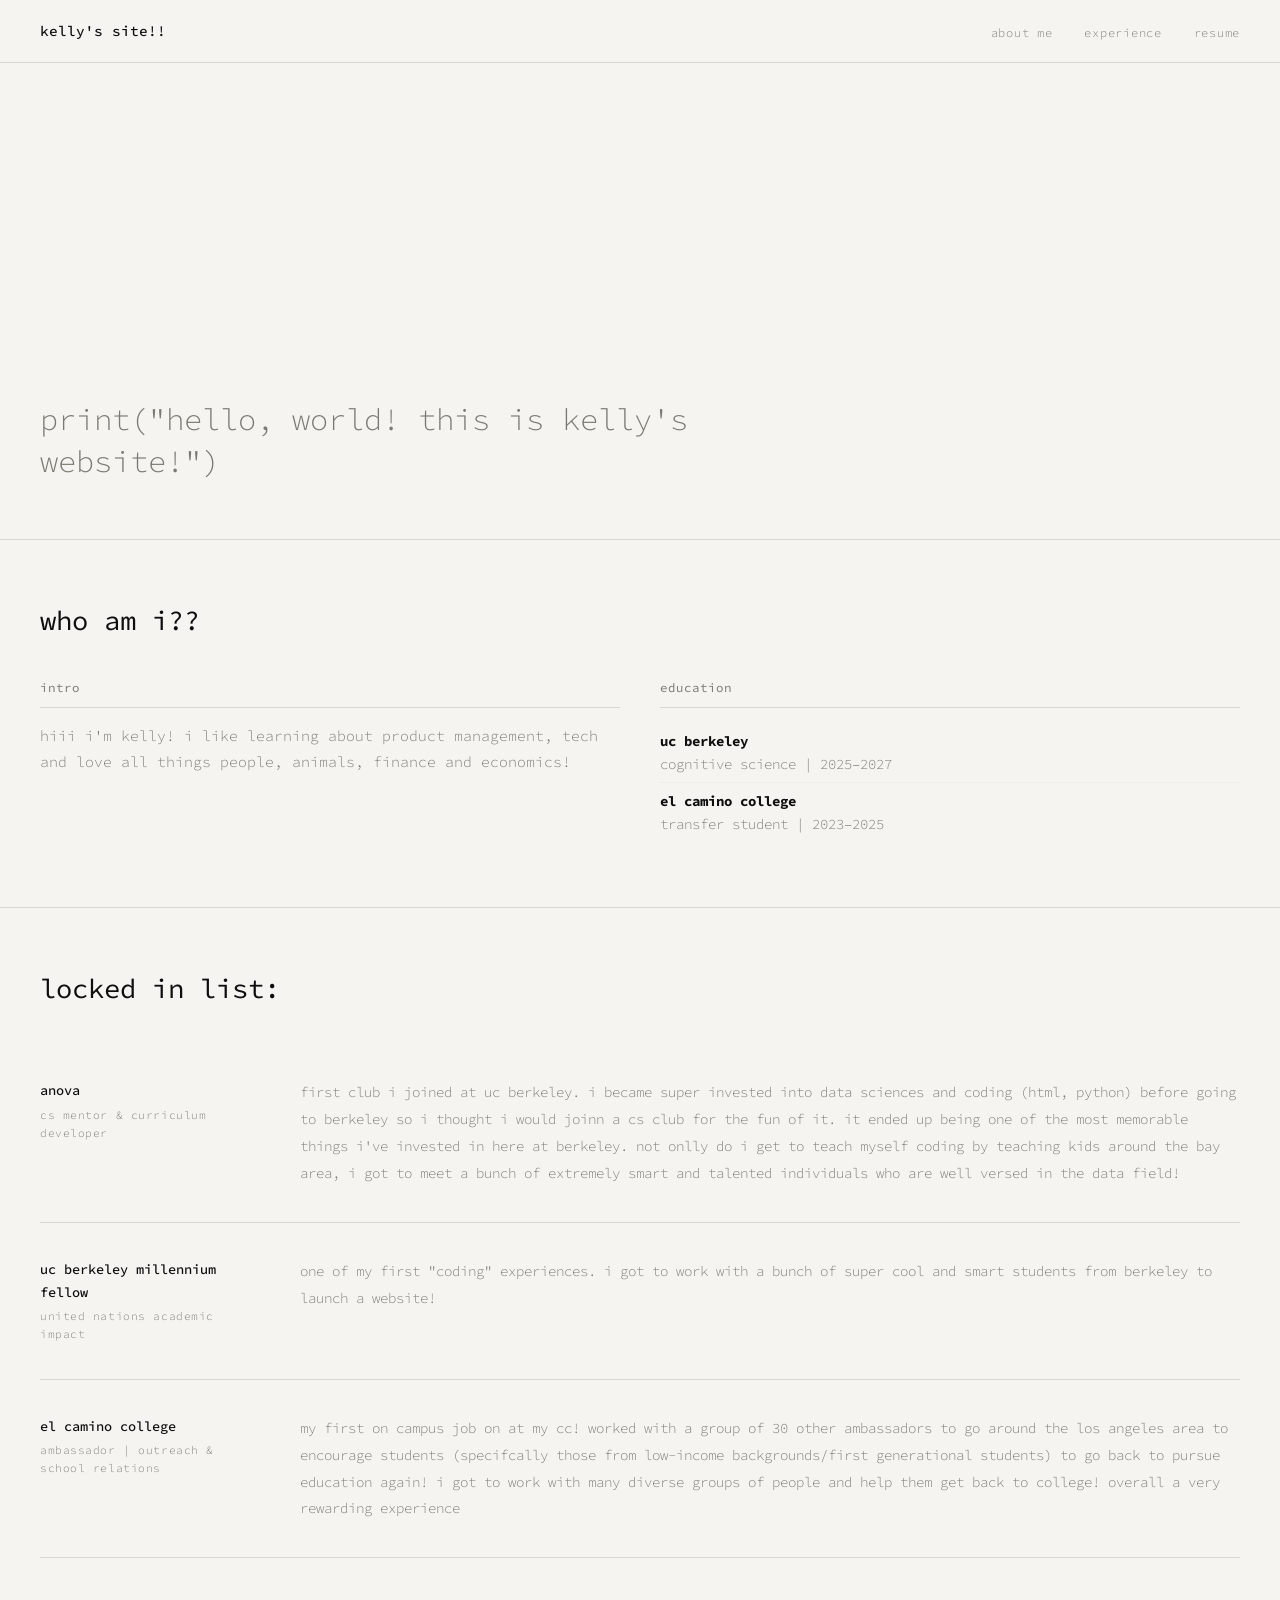
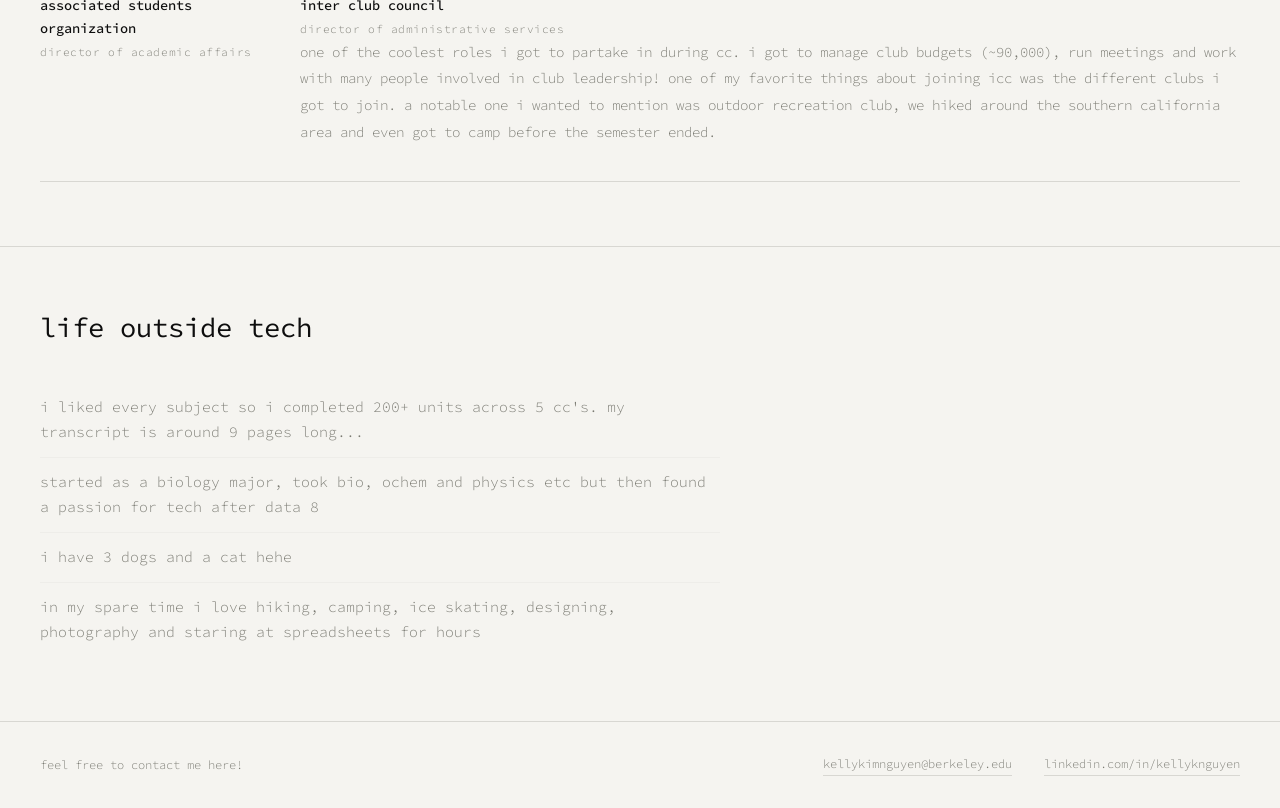
==== index.html @ 2d11d78d "Update index.html" ====
<!DOCTYPE html>
<html lang="en">
<head>
  <meta charset="UTF-8" />
  <meta name="viewport" content="width=device-width, initial-scale=1.0"/>
  <title>kelly's site!!</title>
  <link href="https://fonts.googleapis.com/css2?family=Source+Code+Pro:wght@300;400;500&display=swap" rel="stylesheet"/>
  <style>
    *, *::before, *::after { box-sizing: border-box; margin: 0; padding: 0; }
    :root {
      --black: #0e0e0e;
      --white: #f5f4f0;
      --mid: #7a7a72;
      --border: #d8d7d2;
      --mono: 'Source Code Pro', monospace;
    }
    html { scroll-behavior: smooth; }
    body {
      background: var(--white);
      color: var(--black);
      font-family: var(--mono);
      font-weight: 300;
      line-height: 1.7;
      overflow-x: hidden;
    }

    /* NAV */
    nav {
      position: fixed;
      top: 0; left: 0; right: 0;
      z-index: 100;
      display: flex;
      align-items: center;
      justify-content: space-between;
      padding: 1.1rem 2.5rem;
      background: var(--white);
      border-bottom: 1px solid var(--border);
    }
    .nav-logo {
      font-weight: 500;
      font-size: 0.9rem;
      color: var(--black);
      text-decoration: none;
    }
    .nav-links {
      display: flex;
      gap: 2rem;
      list-style: none;
      align-items: center;
    }
    .nav-links > li > a {
      font-size: 0.75rem;
      letter-spacing: 0.06em;
      color: var(--mid);
      text-decoration: none;
      transition: color 0.2s;
    }
    .nav-links > li > a:hover { color: var(--black); }

    /* DESKTOP DROPDOWN */
    .dropdown { position: relative; }
    .dropdown-menu {
      display: none;
      position: absolute;
      top: 100%;
      left: 50%;
      transform: translateX(-50%);
      background: var(--white);
      border: 1px solid var(--border);
      min-width: 210px;
      list-style: none;
      padding: 0.4rem 0;
    }
    .dropdown-menu::before {
      content: '';
      position: absolute;
      top: -12px; left: 0; right: 0;
      height: 12px;
    }
    .dropdown:hover .dropdown-menu,
    .dropdown-menu:hover { display: block; }
    .dropdown-menu li a {
      display: block;
      padding: 0.4rem 1.1rem;
      font-size: 0.7rem;
      letter-spacing: 0.05em;
      color: var(--mid);
      text-decoration: none;
      transition: color 0.2s, background 0.2s;
    }
    .dropdown-menu li a:hover { color: var(--black); background: #eeede9; }

    /* HAMBURGER */
    .hamburger {
      display: none;
      flex-direction: column;
      gap: 5px;
      cursor: pointer;
      background: none;
      border: none;
      padding: 4px;
      z-index: 101;
    }
    .hamburger span {
      display: block;
      width: 22px;
      height: 1px;
      background: var(--black);
      transition: all 0.3s;
    }

    /* MOBILE MENU */
    .mobile-menu {
      display: none;
      position: fixed;
      top: 0; left: 0; right: 0; bottom: 0;
      background: var(--white);
      z-index: 99;
      flex-direction: column;
      justify-content: center;
      align-items: center;
      gap: 1.6rem;
      padding: 2rem;
    }
    .mobile-menu.open { display: flex; }
    .mobile-menu a {
      color: var(--mid);
      text-decoration: none;
      font-size: 0.88rem;
      letter-spacing: 0.08em;
      transition: color 0.2s;
      padding: 0.2rem 0;
    }
    .mobile-menu a:hover { color: var(--black); }
    .mobile-divider {
      width: 30px;
      height: 1px;
      background: var(--border);
    }
    .mobile-close {
      position: absolute;
      top: 1.2rem; right: 1.5rem;
      background: none;
      border: none;
      font-size: 1.2rem;
      cursor: pointer;
      color: var(--mid);
      font-family: var(--mono);
      z-index: 102;
    }

    /* HERO — reduced height */
    .hero {
      min-height: 60vh;
      display: flex;
      flex-direction: column;
      justify-content: flex-end;
      padding: 5rem 2.5rem 3.5rem;
      border-bottom: 1px solid var(--border);
    }
    .hero h1 {
      font-weight: 300;
      font-size: clamp(1rem, 2.5vw, 1.9rem);
      line-height: 1.4;
      color: var(--mid);
      max-width: 680px;
    }

    /* SECTIONS */
    section {
      padding: 4rem 2.5rem;
      border-bottom: 1px solid var(--border);
    }
    .section-title {
      font-weight: 400;
      font-size: clamp(1.2rem, 2.5vw, 1.7rem);
      line-height: 1.2;
      margin-bottom: 2.5rem;
      color: var(--black);
    }

    /* ABOUT GRID */
    .about-grid {
      display: grid;
      grid-template-columns: 1fr 1fr;
      gap: 2.5rem;
    }
    .about-card h3 {
      font-weight: 400;
      font-size: 0.78rem;
      letter-spacing: 0.08em;
      margin-bottom: 0.9rem;
      padding-bottom: 0.6rem;
      border-bottom: 1px solid var(--border);
      color: var(--mid);
    }
    .about-card ul { list-style: none; padding: 0; }
    .about-card ul li {
      font-size: 0.88rem;
      color: var(--mid);
      padding: 0.45rem 0;
      border-bottom: 1px solid #eeede9;
      line-height: 1.6;
    }
    .about-card ul li:last-child { border-bottom: none; }
    .about-card p {
      font-size: 0.92rem;
      color: var(--mid);
      line-height: 1.8;
    }

    /* EXPERIENCE */
    .exp-list { display: flex; flex-direction: column; }
    .exp-item {
      display: grid;
      grid-template-columns: 220px 1fr;
      gap: 2.5rem;
      padding: 2.2rem 0;
      border-bottom: 1px solid var(--border);
      opacity: 0;
      transform: translateY(16px);
      transition: opacity 0.6s ease, transform 0.6s ease;
    }
    .exp-item.visible { opacity: 1; transform: translateY(0); }
    .exp-org {
      font-weight: 500;
      font-size: 0.85rem;
      margin-bottom: 0.25rem;
      color: var(--black);
    }
    .exp-role {
      font-size: 0.7rem;
      letter-spacing: 0.05em;
      color: var(--mid);
      line-height: 1.6;
    }
    .exp-right p {
      font-size: 0.88rem;
      color: var(--mid);
      line-height: 1.9;
    }

    /* FUN FACTS */
    .funfacts-list { list-style: none; padding: 0; max-width: 680px; }
    .funfacts-list li {
      font-size: 0.92rem;
      color: var(--mid);
      padding: 0.75rem 0;
      border-bottom: 1px solid #eeede9;
      line-height: 1.7;
    }
    .funfacts-list li:last-child { border-bottom: none; }

    /* FOOTER */
    footer {
      padding: 2rem 2.5rem;
      display: flex;
      justify-content: space-between;
      align-items: center;
      flex-wrap: wrap;
      gap: 1rem;
    }
    footer p { font-size: 0.75rem; color: var(--mid); }
    footer a {
      font-size: 0.75rem;
      color: var(--mid);
      text-decoration: none;
      border-bottom: 1px solid var(--border);
      transition: color 0.2s;
    }
    footer a:hover { color: var(--black); }

    /* FADE IN */
    .fade-in {
      opacity: 0;
      transform: translateY(16px);
      transition: opacity 0.6s ease, transform 0.6s ease;
    }
    .fade-in.visible { opacity: 1; transform: translateY(0); }

    /* MOBILE */
    @media (max-width: 768px) {
      nav { padding: 1rem 1.4rem; }
      .nav-links { display: none; }
      .hamburger { display: flex; }
      .hero { min-height: 50vh; padding: 4.5rem 1.4rem 3rem; }
      .hero h1 { font-size: clamp(0.88rem, 4vw, 1.2rem); }
      section { padding: 3rem 1.4rem; }
      .about-grid { grid-template-columns: 1fr; gap: 1.8rem; }
      .exp-item { grid-template-columns: 1fr; gap: 0.6rem; padding: 1.8rem 0; }
      footer { padding: 1.8rem 1.4rem; flex-direction: column; align-items: flex-start; }
    }
  </style>
</head>
<body>

  <nav>
    <a class="nav-logo" href="#">kelly's site!!</a>
    <ul class="nav-links">
      <li class="dropdown">
        <a href="#about">about me</a>
        <ul class="dropdown-menu">
          <li><a href="#education">education</a></li>
          <li><a href="#funfacts">life outside tech</a></li>
        </ul>
      </li>
      <li class="dropdown">
        <a href="#experience">experience</a>
        <ul class="dropdown-menu">
          <li><a href="#anova">anova</a></li>
          <li><a href="#fellow">united nations</a></li>
          <li><a href="#aso">outreach &amp; school relations</a></li>
          <li><a href="#asodir">associated students organization</a></li>
          <li><a href="#icc">inter club council</a></li>
        </ul>
      </li>
      <li><a href="Nguyen_Kelly.pdf" target="_blank">resume</a></li>
    </ul>
    <button class="hamburger" id="hamburger" aria-label="open menu">
      <span></span><span></span><span></span>
    </button>
  </nav>

  <!-- MOBILE MENU — flat list, no dropdowns -->
  <div class="mobile-menu" id="mobileMenu">
    <button class="mobile-close" id="mobileClose">x</button>
    <a href="#about" id="m-about">about me</a>
    <a href="#experience" id="m-exp">experience</a>
    <a href="Nguyen_Kelly.pdf" target="_blank">resume</a>
  </div>

  <section class="hero" id="home">
    <h1>print("hello, world! this is kelly's website!")</h1>
  </section>

  <section id="about">
    <h2 class="section-title fade-in">who am i??</h2>
    <div class="about-grid">
      <div class="about-card fade-in" id="interests">
        <h3>intro</h3>
        <p>hiii i'm kelly! i like learning about product management, tech and love all things people, animals, finance and economics!</p>
      </div>
      <div class="about-card fade-in" id="education">
        <h3>education</h3>
        <ul>
          <li><strong style="color:var(--black)">uc berkeley</strong><br>cognitive science | 2025–2027</li>
          <li><strong style="color:var(--black)">el camino college</strong><br>transfer student | 2023–2025</li>
        </ul>
      </div>
    </div>
  </section>

  <section id="experience">
    <h2 class="section-title fade-in">locked in list:</h2>
    <div class="exp-list">

      <div class="exp-item" id="anova">
        <div class="exp-left">
          <p class="exp-org">anova</p>
          <p class="exp-role">cs mentor &amp; curriculum developer</p>
        </div>
        <div class="exp-right">
          <p>first club i joined at uc berkeley. i became super invested into data sciences and coding (html, python) before going to berkeley so i thought i would joinn a cs club for the fun of it. it ended up being one of the most memorable things i've invested in here at berkeley. not onlly do i get to teach myself coding by teaching kids around the bay area, i got to meet a bunch of extremely smart and talented individuals who are well versed in the data field!</p>
        </div>
      </div>

      <div class="exp-item" id="fellow">
        <div class="exp-left">
          <p class="exp-org">uc berkeley millennium fellow</p>
          <p class="exp-role">united nations academic impact</p>
        </div>
        <div class="exp-right">
          <p>one of my first "coding" experiences. i got to work with a bunch of super cool and smart students from berkeley to launch a website!</p>
        </div>
      </div>

      <div class="exp-item" id="aso">
        <div class="exp-left">
          <p class="exp-org">el camino college</p>
          <p class="exp-role">ambassador | outreach &amp; school relations</p>
        </div>
        <div class="exp-right">
          <p>my first on campus job on at my cc! worked with a group of 30 other ambassadors to go around the los angeles area to encourage students (specifcally those from low-income backgrounds/first generational students) to go back to pursue education again! i got to work with many diverse groups of people and help them get back to college! overall a very rewarding experience </p>
        </div>
      </div>

      <div class="exp-item" id="asodir">
        <div class="exp-left">
          <p class="exp-org">associated students organization</p>
          <p class="exp-role">director of academic affairs</p>
        </div>
        <div class="exp-rig
          <p>i was elected director during my second year of cc which was my first official elected role. i really lovveeeddddd being academic affairs because i got to lead senators and division council members, who then advocated for their divisions and such. i also worked with the adminstrators of the college like the deans and vice presidents to advocate for our student body which i really enjoyed.</p>
        </div>
      </div>

      <div class="exp-item" id="icc">
        <div class="exp-left">
          <p class="exp-org">inter club council</p>
          <p class="exp-role">director of administrative services</p>
        </div>
        <div class="exp-right">
          <p>one of the coolest roles i got to partake in during cc. i got to manage club budgets (~90,000), run meetings and work with many people involved in club leadership! one of my favorite things about joining icc was the different clubs i got to join. a notable one i wanted to mention was outdoor recreation club, we hiked around the southern california area and even got to camp before the semester ended.</p>
        </div>
      </div>

    </div>
  </section>

  <section id="funfacts">
    <h2 class="section-title fade-in">life outside tech</h2>
    <ul class="funfacts-list fade-in">
      <li>i liked every subject so i completed 200+ units across 5 cc's. my transcript is around 9 pages long...</li>
      <li>started as a biology major, took bio, ochem and physics etc but then found a passion for tech after data 8</li>
      <li>i have 3 dogs and a cat hehe</li>
      <li>in my spare time i love hiking, camping, ice skating, designing, photography and staring at spreadsheets for hours</li>
    </ul>
  </section>

  <footer>
    <p>feel free to contact me here!</p>
    <div style="display:flex; gap:2rem; flex-wrap:wrap;">
      <a href="mailto:kellykimnguyen@berkeley.edu">kellykimnguyen@berkeley.edu</a>
      <a href="https://www.linkedin.com/in/kellyknguyen" target="_blank">linkedin.com/in/kellyknguyen</a>
    </div>
  </footer>

  <script>
    const observer = new IntersectionObserver((entries) => {
      entries.forEach(e => { if (e.isIntersecting) e.target.classList.add('visible'); });
    }, { threshold: 0.08 });
    document.querySelectorAll('.fade-in, .exp-item').forEach(el => observer.observe(el));

    const hamburger = document.getElementById('hamburger');
    const mobileMenu = document.getElementById('mobileMenu');
    const mobileClose = document.getElementById('mobileClose');

    hamburger.addEventListener('click', () => mobileMenu.classList.add('open'));
    mobileClose.addEventListener('click', () => mobileMenu.classList.remove('open'));
    mobileMenu.querySelectorAll('a').forEach(a => {
      a.addEventListener('click', () => mobileMenu.classList.remove('open'));
    });
  </script>
</body>
</html>
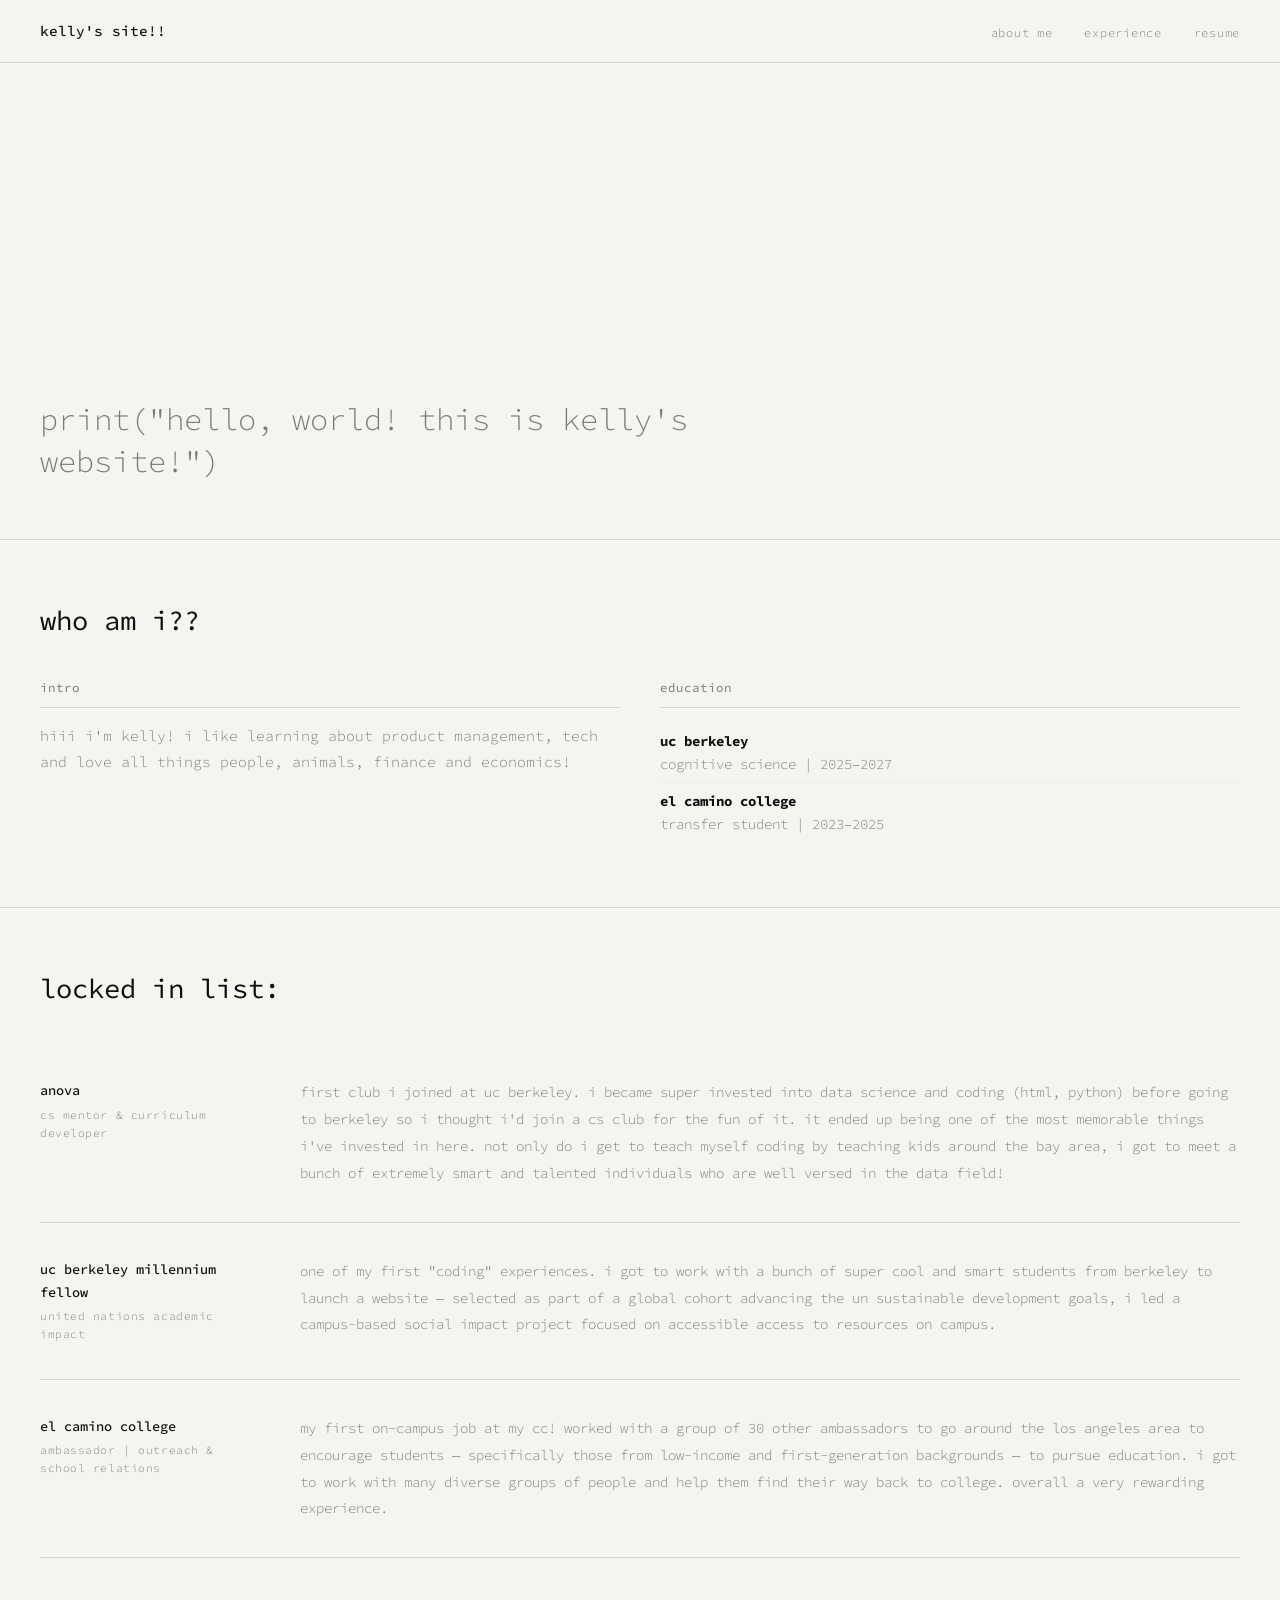
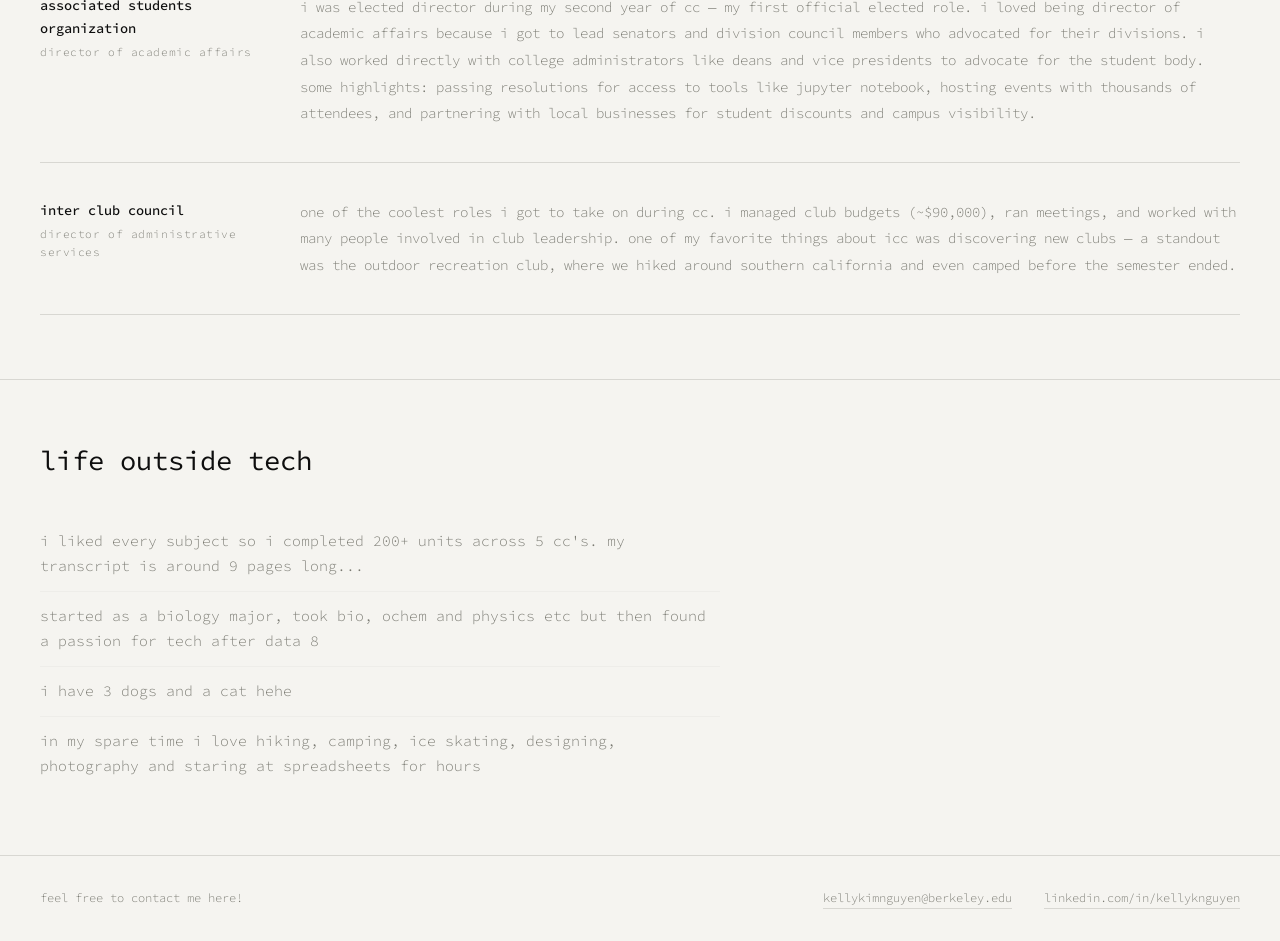
==== commit c5f41019: "Rename index (3).html to index.html" ====
--- a/index.html
+++ b/index.html
@@ -23,8 +23,6 @@
       line-height: 1.7;
       overflow-x: hidden;
     }
-
-    /* NAV */
     nav {
       position: fixed;
       top: 0; left: 0; right: 0;
@@ -56,8 +54,6 @@
       transition: color 0.2s;
     }
     .nav-links > li > a:hover { color: var(--black); }
-
-    /* DESKTOP DROPDOWN */
     .dropdown { position: relative; }
     .dropdown-menu {
       display: none;
@@ -89,8 +85,6 @@
       transition: color 0.2s, background 0.2s;
     }
     .dropdown-menu li a:hover { color: var(--black); background: #eeede9; }
-
-    /* HAMBURGER */
     .hamburger {
       display: none;
       flex-direction: column;
@@ -106,10 +100,7 @@
       width: 22px;
       height: 1px;
       background: var(--black);
-      transition: all 0.3s;
-    }
-
-    /* MOBILE MENU */
+    }
     .mobile-menu {
       display: none;
       position: fixed;
@@ -132,11 +123,6 @@
       padding: 0.2rem 0;
     }
     .mobile-menu a:hover { color: var(--black); }
-    .mobile-divider {
-      width: 30px;
-      height: 1px;
-      background: var(--border);
-    }
     .mobile-close {
       position: absolute;
       top: 1.2rem; right: 1.5rem;
@@ -148,8 +134,6 @@
       font-family: var(--mono);
       z-index: 102;
     }
-
-    /* HERO — reduced height */
     .hero {
       min-height: 60vh;
       display: flex;
@@ -165,8 +149,6 @@
       color: var(--mid);
       max-width: 680px;
     }
-
-    /* SECTIONS */
     section {
       padding: 4rem 2.5rem;
       border-bottom: 1px solid var(--border);
@@ -178,8 +160,6 @@
       margin-bottom: 2.5rem;
       color: var(--black);
     }
-
-    /* ABOUT GRID */
     .about-grid {
       display: grid;
       grid-template-columns: 1fr 1fr;
@@ -208,8 +188,6 @@
       color: var(--mid);
       line-height: 1.8;
     }
-
-    /* EXPERIENCE */
     .exp-list { display: flex; flex-direction: column; }
     .exp-item {
       display: grid;
@@ -239,8 +217,6 @@
       color: var(--mid);
       line-height: 1.9;
     }
-
-    /* FUN FACTS */
     .funfacts-list { list-style: none; padding: 0; max-width: 680px; }
     .funfacts-list li {
       font-size: 0.92rem;
@@ -250,8 +226,6 @@
       line-height: 1.7;
     }
     .funfacts-list li:last-child { border-bottom: none; }
-
-    /* FOOTER */
     footer {
       padding: 2rem 2.5rem;
       display: flex;
@@ -269,16 +243,12 @@
       transition: color 0.2s;
     }
     footer a:hover { color: var(--black); }
-
-    /* FADE IN */
     .fade-in {
       opacity: 0;
       transform: translateY(16px);
       transition: opacity 0.6s ease, transform 0.6s ease;
     }
     .fade-in.visible { opacity: 1; transform: translateY(0); }
-
-    /* MOBILE */
     @media (max-width: 768px) {
       nav { padding: 1rem 1.4rem; }
       .nav-links { display: none; }
@@ -321,11 +291,10 @@
     </button>
   </nav>
 
-  <!-- MOBILE MENU — flat list, no dropdowns -->
   <div class="mobile-menu" id="mobileMenu">
     <button class="mobile-close" id="mobileClose">x</button>
-    <a href="#about" id="m-about">about me</a>
-    <a href="#experience" id="m-exp">experience</a>
+    <a href="#about">about me</a>
+    <a href="#experience">experience</a>
     <a href="Nguyen_Kelly.pdf" target="_blank">resume</a>
   </div>
 
@@ -360,7 +329,7 @@
           <p class="exp-role">cs mentor &amp; curriculum developer</p>
         </div>
         <div class="exp-right">
-          <p>first club i joined at uc berkeley. i became super invested into data sciences and coding (html, python) before going to berkeley so i thought i would joinn a cs club for the fun of it. it ended up being one of the most memorable things i've invested in here at berkeley. not onlly do i get to teach myself coding by teaching kids around the bay area, i got to meet a bunch of extremely smart and talented individuals who are well versed in the data field!</p>
+          <p>first club i joined at uc berkeley. i became super invested into data science and coding (html, python) before going to berkeley so i thought i'd join a cs club for the fun of it. it ended up being one of the most memorable things i've invested in here. not only do i get to teach myself coding by teaching kids around the bay area, i got to meet a bunch of extremely smart and talented individuals who are well versed in the data field!</p>
         </div>
       </div>
 
@@ -370,7 +339,7 @@
           <p class="exp-role">united nations academic impact</p>
         </div>
         <div class="exp-right">
-          <p>one of my first "coding" experiences. i got to work with a bunch of super cool and smart students from berkeley to launch a website!</p>
+          <p>one of my first "coding" experiences. i got to work with a bunch of super cool and smart students from berkeley to launch a website — selected as part of a global cohort advancing the un sustainable development goals, i led a campus-based social impact project focused on accessible access to resources on campus.</p>
         </div>
       </div>
 
@@ -380,7 +349,7 @@
           <p class="exp-role">ambassador | outreach &amp; school relations</p>
         </div>
         <div class="exp-right">
-          <p>my first on campus job on at my cc! worked with a group of 30 other ambassadors to go around the los angeles area to encourage students (specifcally those from low-income backgrounds/first generational students) to go back to pursue education again! i got to work with many diverse groups of people and help them get back to college! overall a very rewarding experience </p>
+          <p>my first on-campus job at my cc! worked with a group of 30 other ambassadors to go around the los angeles area to encourage students — specifically those from low-income and first-generation backgrounds — to pursue education. i got to work with many diverse groups of people and help them find their way back to college. overall a very rewarding experience.</p>
         </div>
       </div>
 
@@ -389,8 +358,8 @@
           <p class="exp-org">associated students organization</p>
           <p class="exp-role">director of academic affairs</p>
         </div>
-        <div class="exp-rig
-          <p>i was elected director during my second year of cc which was my first official elected role. i really lovveeeddddd being academic affairs because i got to lead senators and division council members, who then advocated for their divisions and such. i also worked with the adminstrators of the college like the deans and vice presidents to advocate for our student body which i really enjoyed.</p>
+        <div class="exp-right">
+          <p>i was elected director during my second year of cc — my first official elected role. i loved being director of academic affairs because i got to lead senators and division council members who advocated for their divisions. i also worked directly with college administrators like deans and vice presidents to advocate for the student body. some highlights: passing resolutions for access to tools like jupyter notebook, hosting events with thousands of attendees, and partnering with local businesses for student discounts and campus visibility.</p>
         </div>
       </div>
 
@@ -400,7 +369,7 @@
           <p class="exp-role">director of administrative services</p>
         </div>
         <div class="exp-right">
-          <p>one of the coolest roles i got to partake in during cc. i got to manage club budgets (~90,000), run meetings and work with many people involved in club leadership! one of my favorite things about joining icc was the different clubs i got to join. a notable one i wanted to mention was outdoor recreation club, we hiked around the southern california area and even got to camp before the semester ended.</p>
+          <p>one of the coolest roles i got to take on during cc. i managed club budgets (~$90,000), ran meetings, and worked with many people involved in club leadership. one of my favorite things about icc was discovering new clubs — a standout was the outdoor recreation club, where we hiked around southern california and even camped before the semester ended.</p>
         </div>
       </div>
 
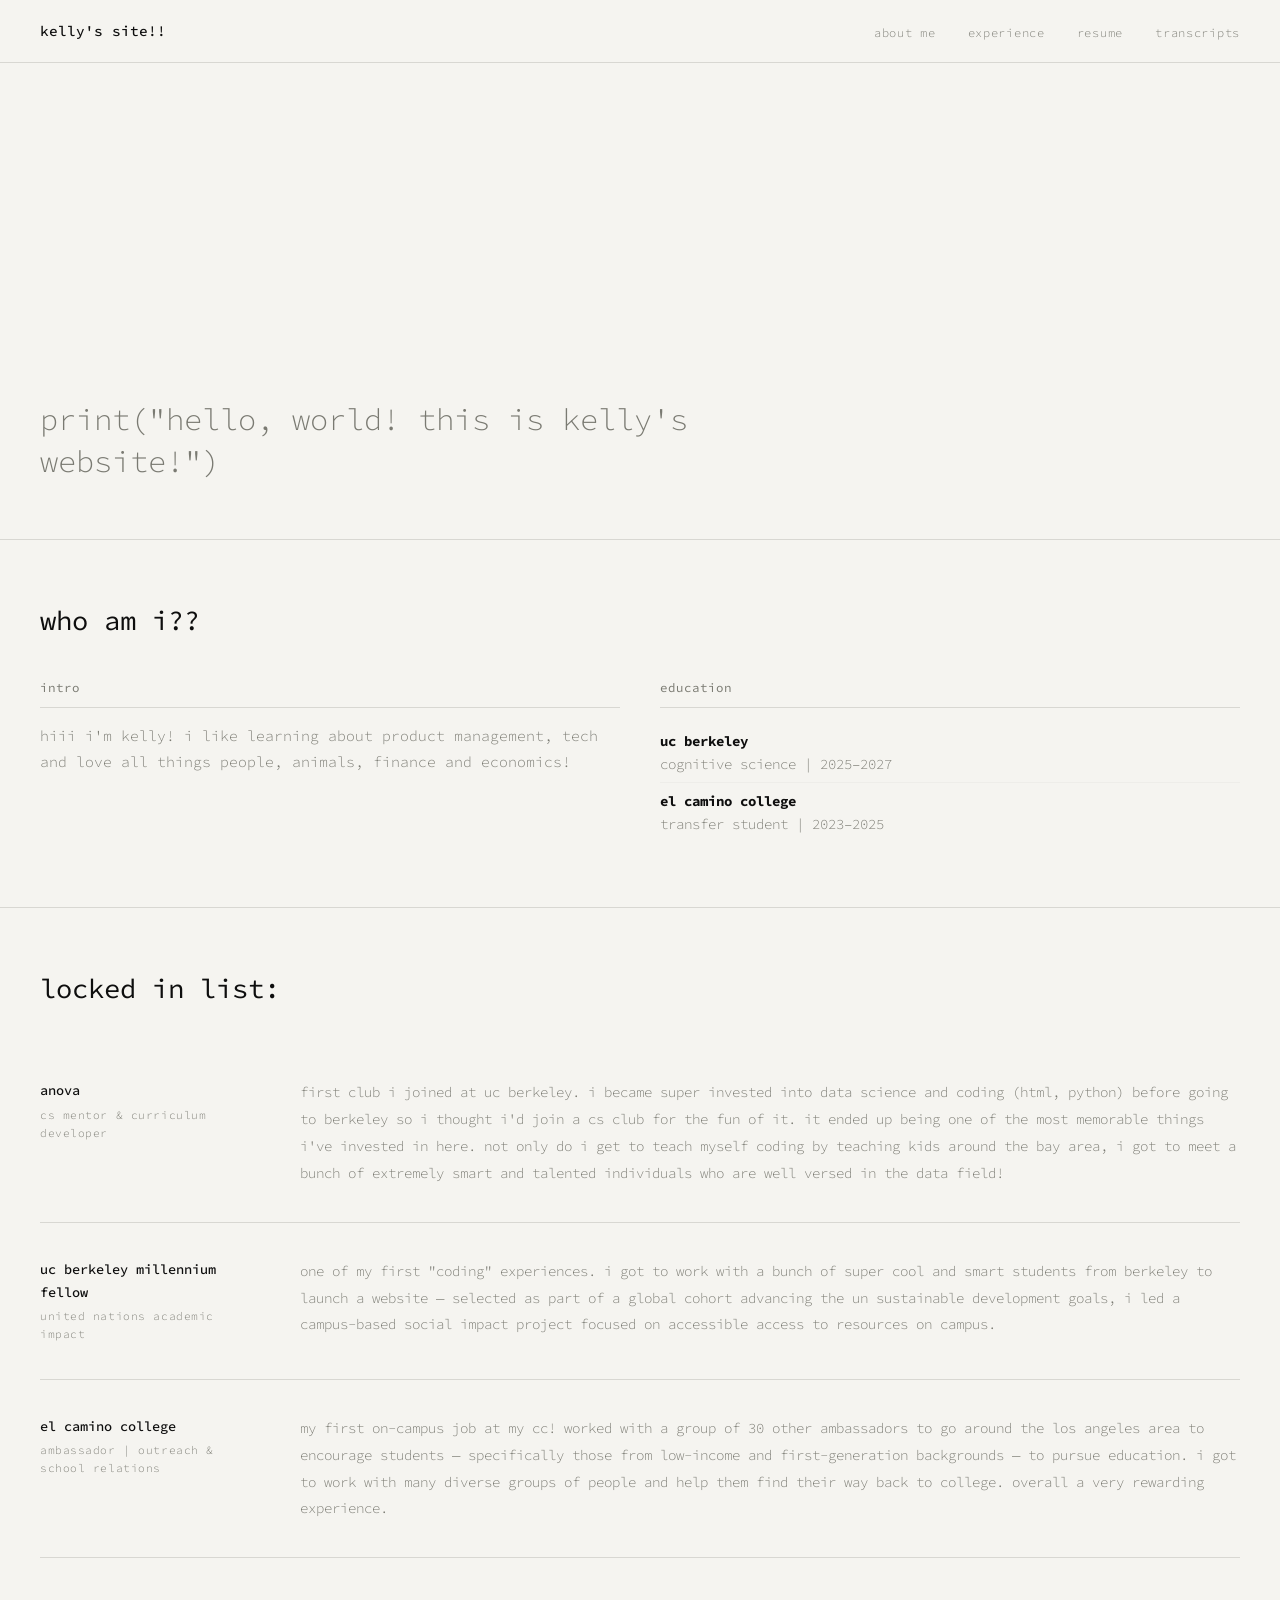
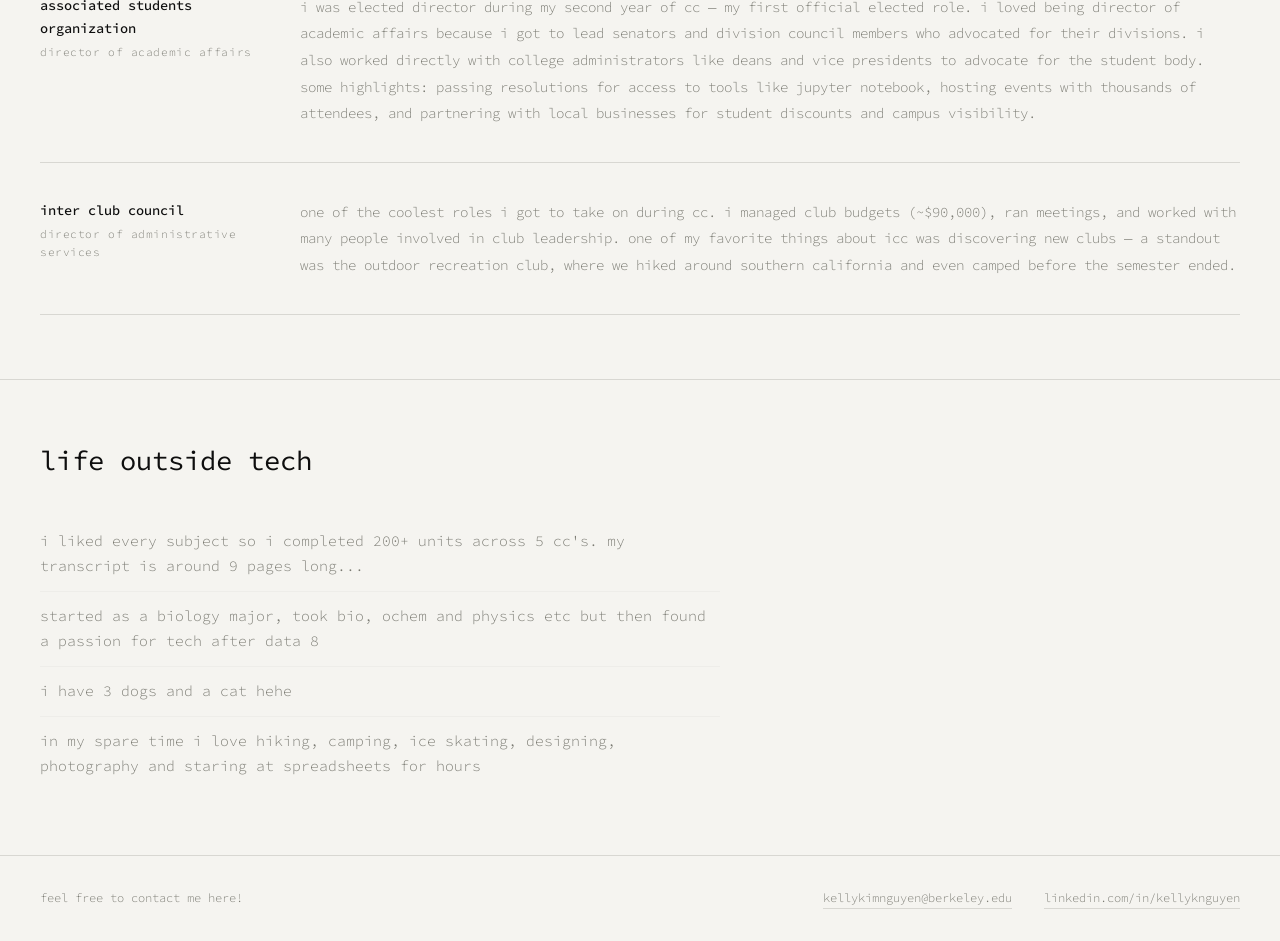
==== commit c84039ae: "Rename index (4).html to index.html" ====
--- a/index.html
+++ b/index.html
@@ -285,6 +285,7 @@
         </ul>
       </li>
       <li><a href="Nguyen_Kelly.pdf" target="_blank">resume</a></li>
+      <li><a href="Nguyen_Kelly_Transcripts.pdf" target="_blank">transcripts</a></li>
     </ul>
     <button class="hamburger" id="hamburger" aria-label="open menu">
       <span></span><span></span><span></span>
@@ -296,6 +297,7 @@
     <a href="#about">about me</a>
     <a href="#experience">experience</a>
     <a href="Nguyen_Kelly.pdf" target="_blank">resume</a>
+    <a href="Nguyen_Kelly_Transcripts.pdf" target="_blank">transcripts</a>
   </div>
 
   <section class="hero" id="home">
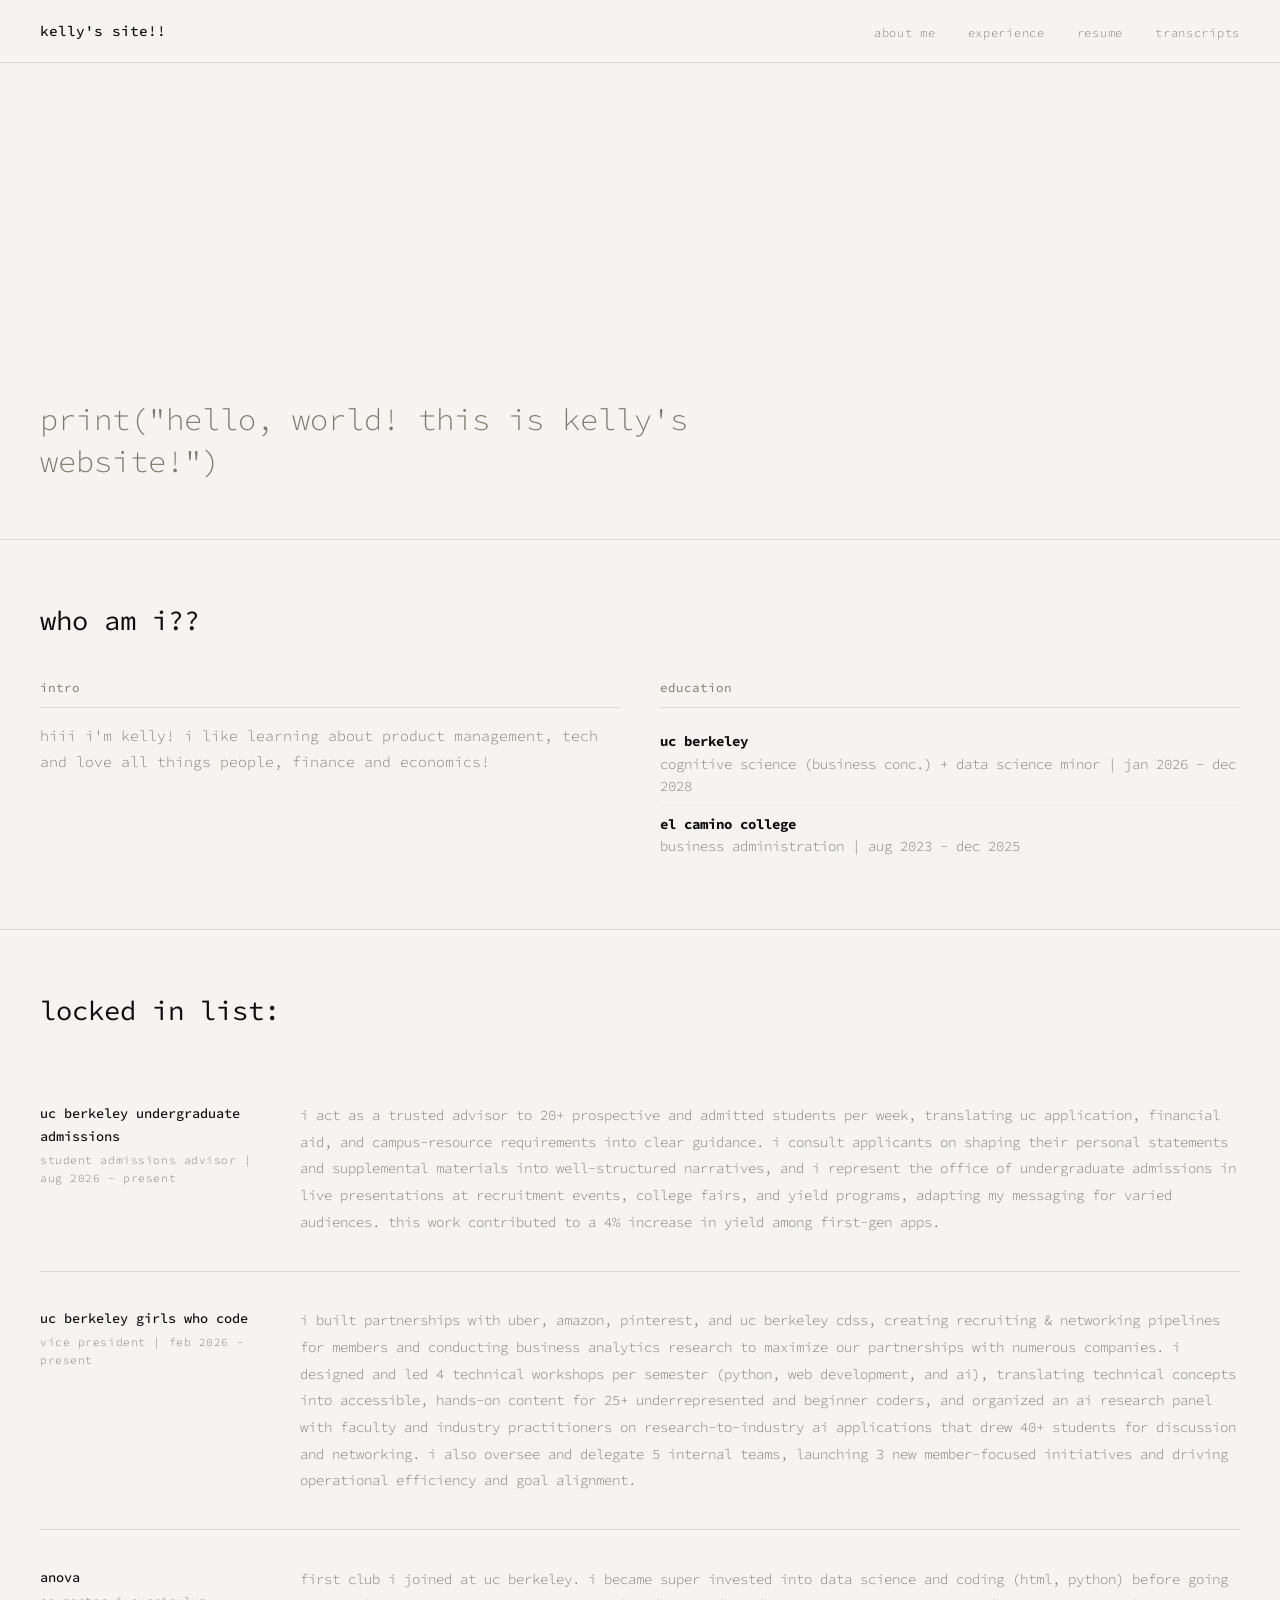
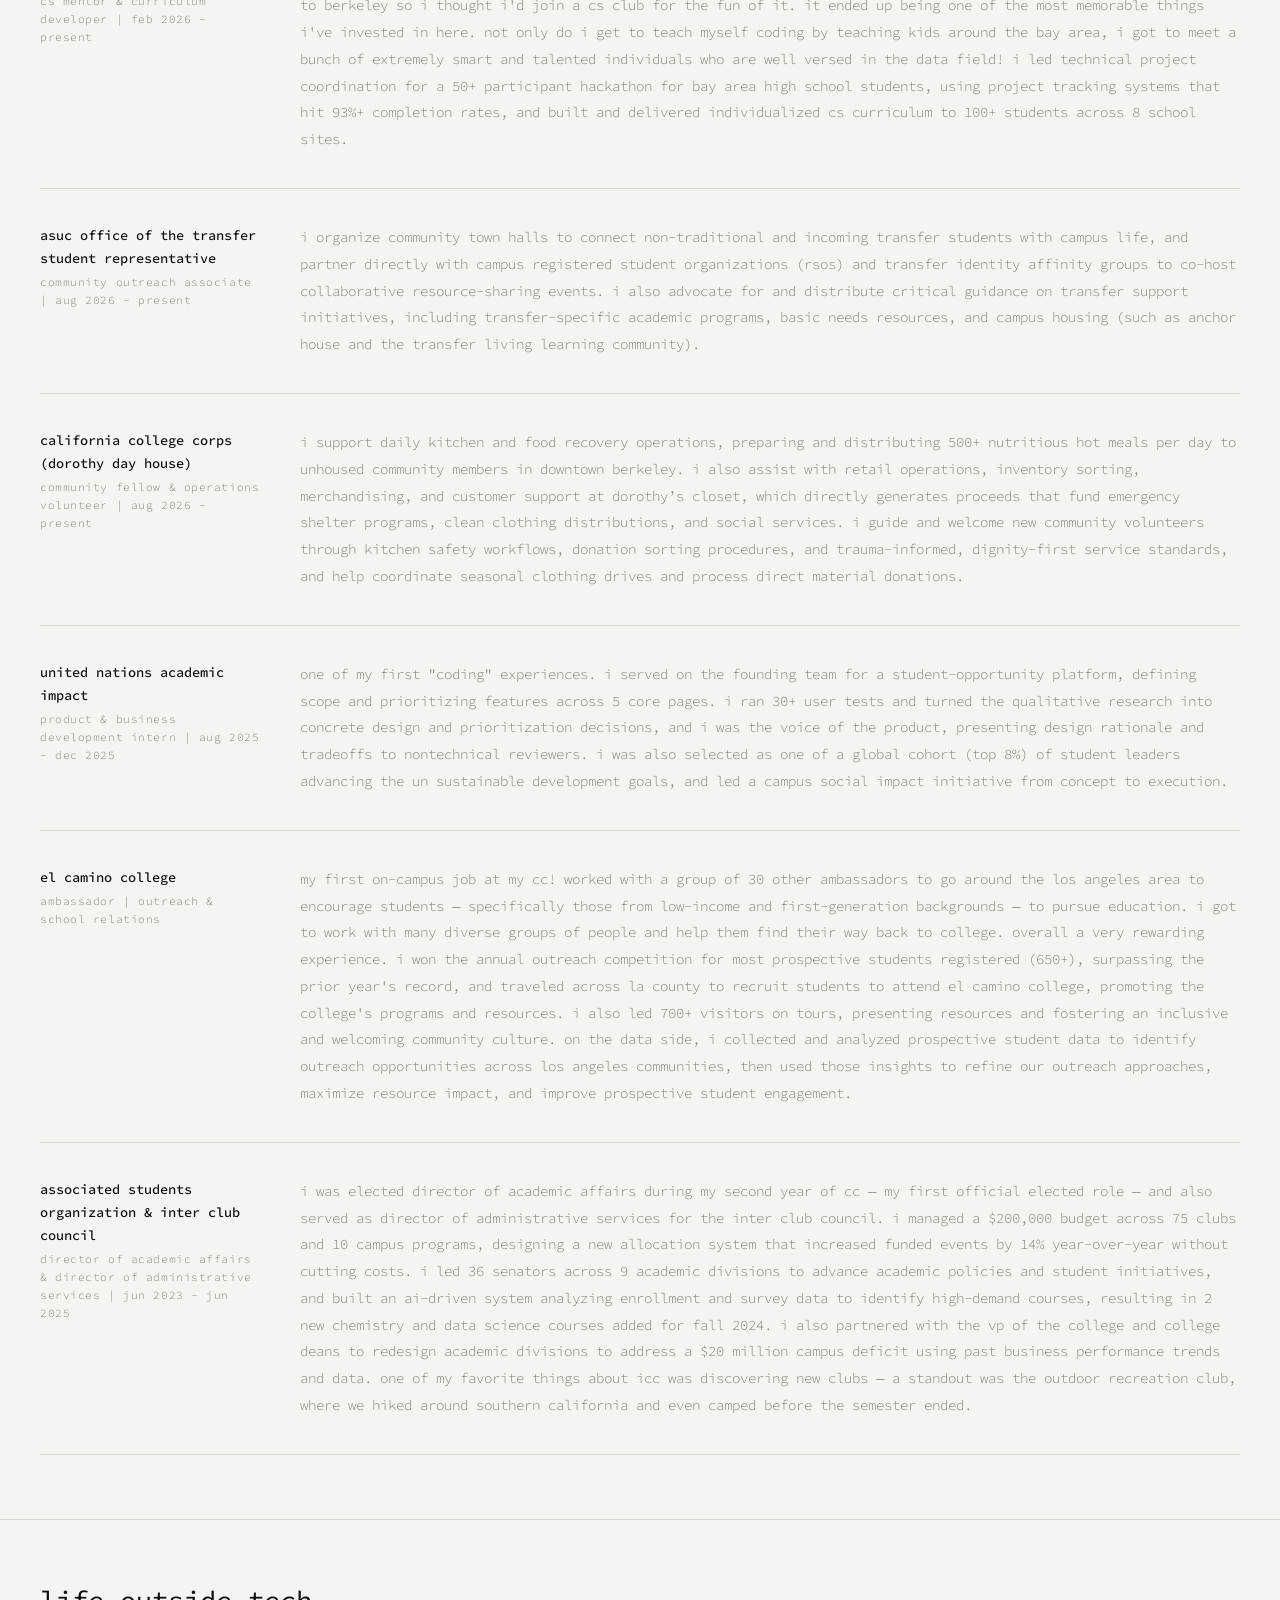
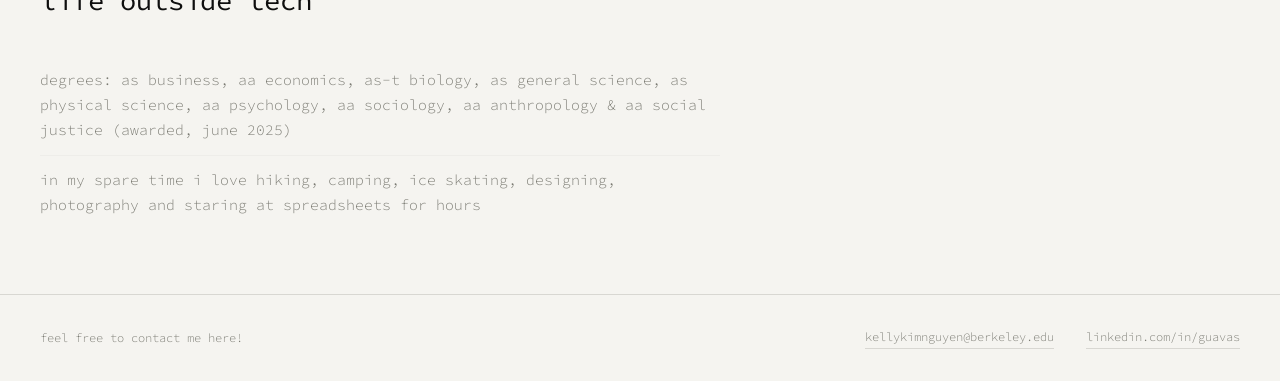
==== commit ebf80bed: "Rename index (8).html to index.html" ====
--- a/index.html
+++ b/index.html
@@ -277,11 +277,14 @@
       <li class="dropdown">
         <a href="#experience">experience</a>
         <ul class="dropdown-menu">
+          <li><a href="#admissions">uc berkeley admissions</a></li>
+          <li><a href="#gwc">girls who code</a></li>
           <li><a href="#anova">anova</a></li>
+          <li><a href="#transferrep">asuc transfer student rep</a></li>
+          <li><a href="#corps">california college corps</a></li>
           <li><a href="#fellow">united nations</a></li>
           <li><a href="#aso">outreach &amp; school relations</a></li>
-          <li><a href="#asodir">associated students organization</a></li>
-          <li><a href="#icc">inter club council</a></li>
+          <li><a href="#asodir">aso &amp; inter club council</a></li>
         </ul>
       </li>
       <li><a href="Nguyen_Kelly.pdf" target="_blank">resume</a></li>
@@ -309,13 +312,13 @@
     <div class="about-grid">
       <div class="about-card fade-in" id="interests">
         <h3>intro</h3>
-        <p>hiii i'm kelly! i like learning about product management, tech and love all things people, animals, finance and economics!</p>
+        <p>hiii i'm kelly! i like learning about product management, tech and love all things people, finance and economics!</p>
       </div>
       <div class="about-card fade-in" id="education">
         <h3>education</h3>
         <ul>
-          <li><strong style="color:var(--black)">uc berkeley</strong><br>cognitive science | 2025–2027</li>
-          <li><strong style="color:var(--black)">el camino college</strong><br>transfer student | 2023–2025</li>
+          <li><strong style="color:var(--black)">uc berkeley</strong><br>cognitive science (business conc.) + data science minor | jan 2026 - dec 2028</li>
+          <li><strong style="color:var(--black)">el camino college</strong><br>business administration | aug 2023 - dec 2025</li>
         </ul>
       </div>
     </div>
@@ -325,23 +328,63 @@
     <h2 class="section-title fade-in">locked in list:</h2>
     <div class="exp-list">
 
+      <div class="exp-item" id="admissions">
+        <div class="exp-left">
+          <p class="exp-org">uc berkeley undergraduate admissions</p>
+          <p class="exp-role">student admissions advisor | aug 2026 - present</p>
+        </div>
+        <div class="exp-right">
+          <p>i act as a trusted advisor to 20+ prospective and admitted students per week, translating uc application, financial aid, and campus-resource requirements into clear guidance. i consult applicants on shaping their personal statements and supplemental materials into well-structured narratives, and i represent the office of undergraduate admissions in live presentations at recruitment events, college fairs, and yield programs, adapting my messaging for varied audiences. this work contributed to a 4% increase in yield among first-gen apps.</p>
+        </div>
+      </div>
+
+      <div class="exp-item" id="gwc">
+        <div class="exp-left">
+          <p class="exp-org">uc berkeley girls who code</p>
+          <p class="exp-role">vice president | feb 2026 - present</p>
+        </div>
+        <div class="exp-right">
+          <p>i built partnerships with uber, amazon, pinterest, and uc berkeley cdss, creating recruiting &amp; networking pipelines for members and conducting business analytics research to maximize our partnerships with numerous companies. i designed and led 4 technical workshops per semester (python, web development, and ai), translating technical concepts into accessible, hands-on content for 25+ underrepresented and beginner coders, and organized an ai research panel with faculty and industry practitioners on research-to-industry ai applications that drew 40+ students for discussion and networking. i also oversee and delegate 5 internal teams, launching 3 new member-focused initiatives and driving operational efficiency and goal alignment.</p>
+        </div>
+      </div>
+
       <div class="exp-item" id="anova">
         <div class="exp-left">
           <p class="exp-org">anova</p>
-          <p class="exp-role">cs mentor &amp; curriculum developer</p>
-        </div>
-        <div class="exp-right">
-          <p>first club i joined at uc berkeley. i became super invested into data science and coding (html, python) before going to berkeley so i thought i'd join a cs club for the fun of it. it ended up being one of the most memorable things i've invested in here. not only do i get to teach myself coding by teaching kids around the bay area, i got to meet a bunch of extremely smart and talented individuals who are well versed in the data field!</p>
+          <p class="exp-role">cs mentor &amp; curriculum developer | feb 2026 - present</p>
+        </div>
+        <div class="exp-right">
+          <p>first club i joined at uc berkeley. i became super invested into data science and coding (html, python) before going to berkeley so i thought i'd join a cs club for the fun of it. it ended up being one of the most memorable things i've invested in here. not only do i get to teach myself coding by teaching kids around the bay area, i got to meet a bunch of extremely smart and talented individuals who are well versed in the data field! i led technical project coordination for a 50+ participant hackathon for bay area high school students, using project tracking systems that hit 93%+ completion rates, and built and delivered individualized cs curriculum to 100+ students across 8 school sites.</p>
+        </div>
+      </div>
+
+      <div class="exp-item" id="transferrep">
+        <div class="exp-left">
+          <p class="exp-org">asuc office of the transfer student representative</p>
+          <p class="exp-role">community outreach associate | aug 2026 - present</p>
+        </div>
+        <div class="exp-right">
+          <p>i organize community town halls to connect non-traditional and incoming transfer students with campus life, and partner directly with campus registered student organizations (rsos) and transfer identity affinity groups to co-host collaborative resource-sharing events. i also advocate for and distribute critical guidance on transfer support initiatives, including transfer-specific academic programs, basic needs resources, and campus housing (such as anchor house and the transfer living learning community).</p>
+        </div>
+      </div>
+
+      <div class="exp-item" id="corps">
+        <div class="exp-left">
+          <p class="exp-org">california college corps (dorothy day house)</p>
+          <p class="exp-role">community fellow &amp; operations volunteer | aug 2026 - present</p>
+        </div>
+        <div class="exp-right">
+          <p>i support daily kitchen and food recovery operations, preparing and distributing 500+ nutritious hot meals per day to unhoused community members in downtown berkeley. i also assist with retail operations, inventory sorting, merchandising, and customer support at dorothy’s closet, which directly generates proceeds that fund emergency shelter programs, clean clothing distributions, and social services. i guide and welcome new community volunteers through kitchen safety workflows, donation sorting procedures, and trauma-informed, dignity-first service standards, and help coordinate seasonal clothing drives and process direct material donations.</p>
         </div>
       </div>
 
       <div class="exp-item" id="fellow">
         <div class="exp-left">
-          <p class="exp-org">uc berkeley millennium fellow</p>
-          <p class="exp-role">united nations academic impact</p>
-        </div>
-        <div class="exp-right">
-          <p>one of my first "coding" experiences. i got to work with a bunch of super cool and smart students from berkeley to launch a website — selected as part of a global cohort advancing the un sustainable development goals, i led a campus-based social impact project focused on accessible access to resources on campus.</p>
+          <p class="exp-org">united nations academic impact</p>
+          <p class="exp-role">product &amp; business development intern | aug 2025 - dec 2025</p>
+        </div>
+        <div class="exp-right">
+          <p>one of my first "coding" experiences. i served on the founding team for a student-opportunity platform, defining scope and prioritizing features across 5 core pages. i ran 30+ user tests and turned the qualitative research into concrete design and prioritization decisions, and i was the voice of the product, presenting design rationale and tradeoffs to nontechnical reviewers. i was also selected as one of a global cohort (top 8%) of student leaders advancing the un sustainable development goals, and led a campus social impact initiative from concept to execution.</p>
         </div>
       </div>
 
@@ -351,27 +394,17 @@
           <p class="exp-role">ambassador | outreach &amp; school relations</p>
         </div>
         <div class="exp-right">
-          <p>my first on-campus job at my cc! worked with a group of 30 other ambassadors to go around the los angeles area to encourage students — specifically those from low-income and first-generation backgrounds — to pursue education. i got to work with many diverse groups of people and help them find their way back to college. overall a very rewarding experience.</p>
+          <p>my first on-campus job at my cc! worked with a group of 30 other ambassadors to go around the los angeles area to encourage students — specifically those from low-income and first-generation backgrounds — to pursue education. i got to work with many diverse groups of people and help them find their way back to college. overall a very rewarding experience. i won the annual outreach competition for most prospective students registered (650+), surpassing the prior year's record, and traveled across la county to recruit students to attend el camino college, promoting the college's programs and resources. i also led 700+ visitors on tours, presenting resources and fostering an inclusive and welcoming community culture. on the data side, i collected and analyzed prospective student data to identify outreach opportunities across los angeles communities, then used those insights to refine our outreach approaches, maximize resource impact, and improve prospective student engagement.</p>
         </div>
       </div>
 
       <div class="exp-item" id="asodir">
         <div class="exp-left">
-          <p class="exp-org">associated students organization</p>
-          <p class="exp-role">director of academic affairs</p>
-        </div>
-        <div class="exp-right">
-          <p>i was elected director during my second year of cc — my first official elected role. i loved being director of academic affairs because i got to lead senators and division council members who advocated for their divisions. i also worked directly with college administrators like deans and vice presidents to advocate for the student body. some highlights: passing resolutions for access to tools like jupyter notebook, hosting events with thousands of attendees, and partnering with local businesses for student discounts and campus visibility.</p>
-        </div>
-      </div>
-
-      <div class="exp-item" id="icc">
-        <div class="exp-left">
-          <p class="exp-org">inter club council</p>
-          <p class="exp-role">director of administrative services</p>
-        </div>
-        <div class="exp-right">
-          <p>one of the coolest roles i got to take on during cc. i managed club budgets (~$90,000), ran meetings, and worked with many people involved in club leadership. one of my favorite things about icc was discovering new clubs — a standout was the outdoor recreation club, where we hiked around southern california and even camped before the semester ended.</p>
+          <p class="exp-org">associated students organization &amp; inter club council</p>
+          <p class="exp-role">director of academic affairs &amp; director of administrative services | jun 2023 - jun 2025</p>
+        </div>
+        <div class="exp-right">
+          <p>i was elected director of academic affairs during my second year of cc — my first official elected role — and also served as director of administrative services for the inter club council. i managed a $200,000 budget across 75 clubs and 10 campus programs, designing a new allocation system that increased funded events by 14% year-over-year without cutting costs. i led 36 senators across 9 academic divisions to advance academic policies and student initiatives, and built an ai-driven system analyzing enrollment and survey data to identify high-demand courses, resulting in 2 new chemistry and data science courses added for fall 2024. i also partnered with the vp of the college and college deans to redesign academic divisions to address a $20 million campus deficit using past business performance trends and data. one of my favorite things about icc was discovering new clubs — a standout was the outdoor recreation club, where we hiked around southern california and even camped before the semester ended.</p>
         </div>
       </div>
 
@@ -381,9 +414,7 @@
   <section id="funfacts">
     <h2 class="section-title fade-in">life outside tech</h2>
     <ul class="funfacts-list fade-in">
-      <li>i liked every subject so i completed 200+ units across 5 cc's. my transcript is around 9 pages long...</li>
-      <li>started as a biology major, took bio, ochem and physics etc but then found a passion for tech after data 8</li>
-      <li>i have 3 dogs and a cat hehe</li>
+      <li>degrees: as business, aa economics, as-t biology, as general science, as physical science, aa psychology, aa sociology, aa anthropology &amp; aa social justice (awarded, june 2025)</li>
       <li>in my spare time i love hiking, camping, ice skating, designing, photography and staring at spreadsheets for hours</li>
     </ul>
   </section>
@@ -392,7 +423,7 @@
     <p>feel free to contact me here!</p>
     <div style="display:flex; gap:2rem; flex-wrap:wrap;">
       <a href="mailto:kellykimnguyen@berkeley.edu">kellykimnguyen@berkeley.edu</a>
-      <a href="https://www.linkedin.com/in/kellyknguyen" target="_blank">linkedin.com/in/kellyknguyen</a>
+      <a href="https://www.linkedin.com/in/guavas" target="_blank">linkedin.com/in/guavas</a>
     </div>
   </footer>
 
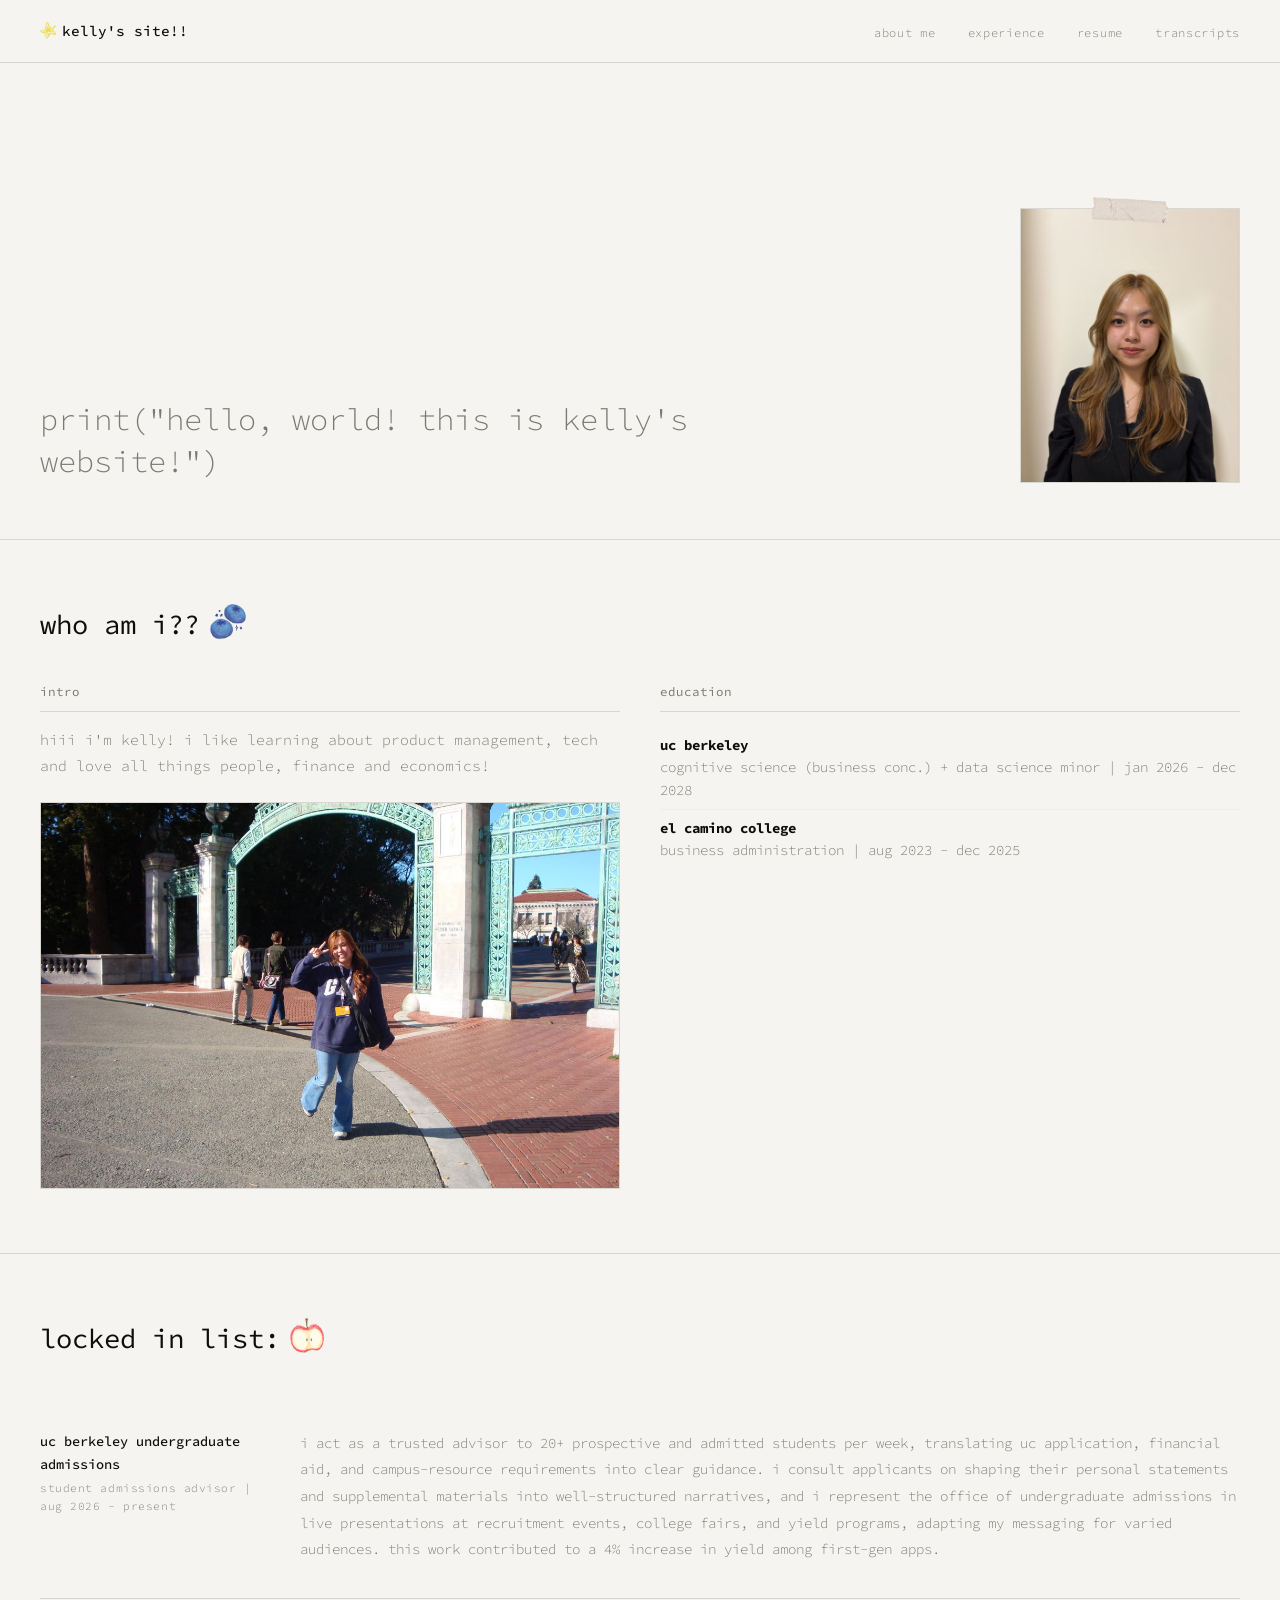
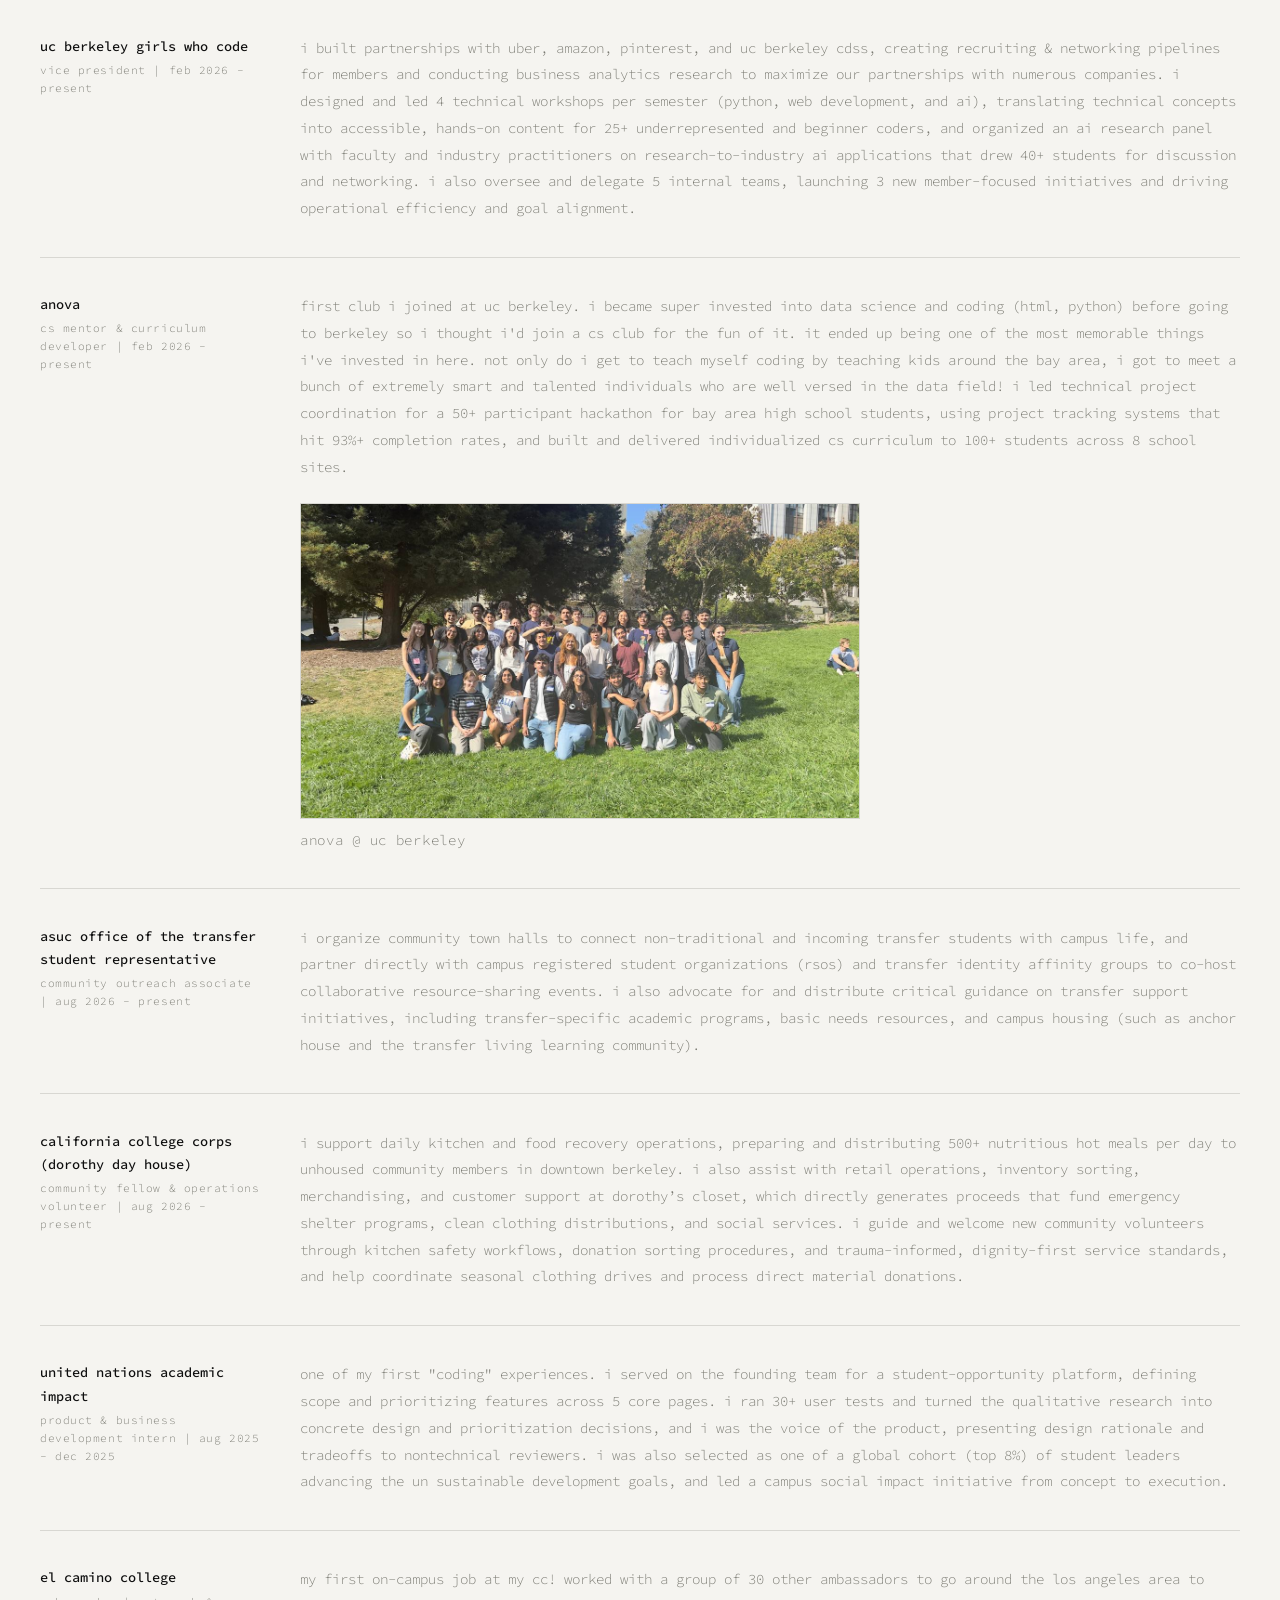
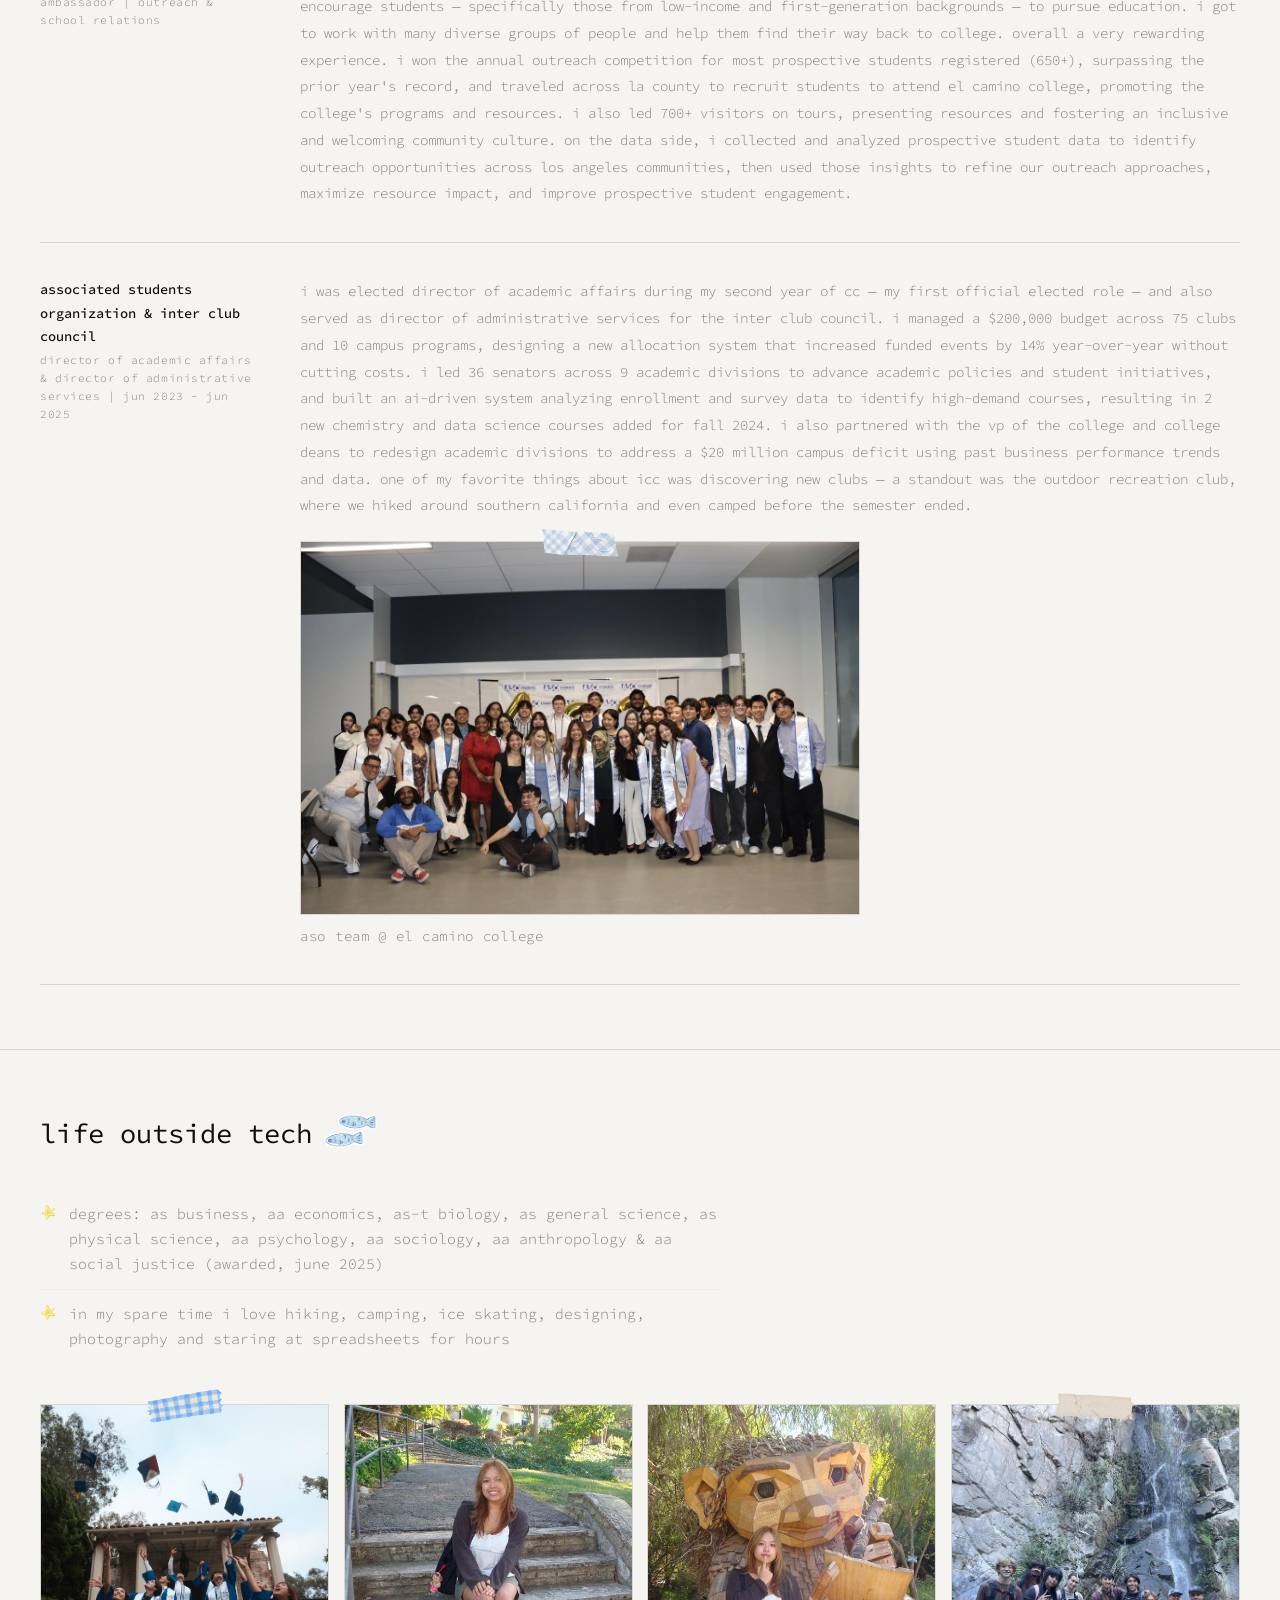
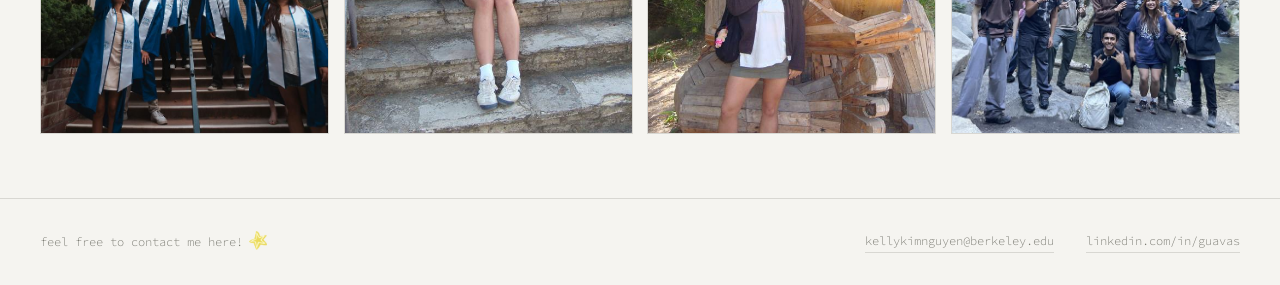
==== commit a229b9fb: "Rename index (9).html to index.html" ====
--- a/index.html
+++ b/index.html
@@ -14,6 +14,15 @@
       --border: #d8d7d2;
       --mono: 'Source Code Pro', monospace;
     }
+:root {
+      --s-star: url([data-uri]);
+      --s-berry: url([data-uri]);
+      --s-apple: url([data-uri]);
+      --s-fish: url([data-uri]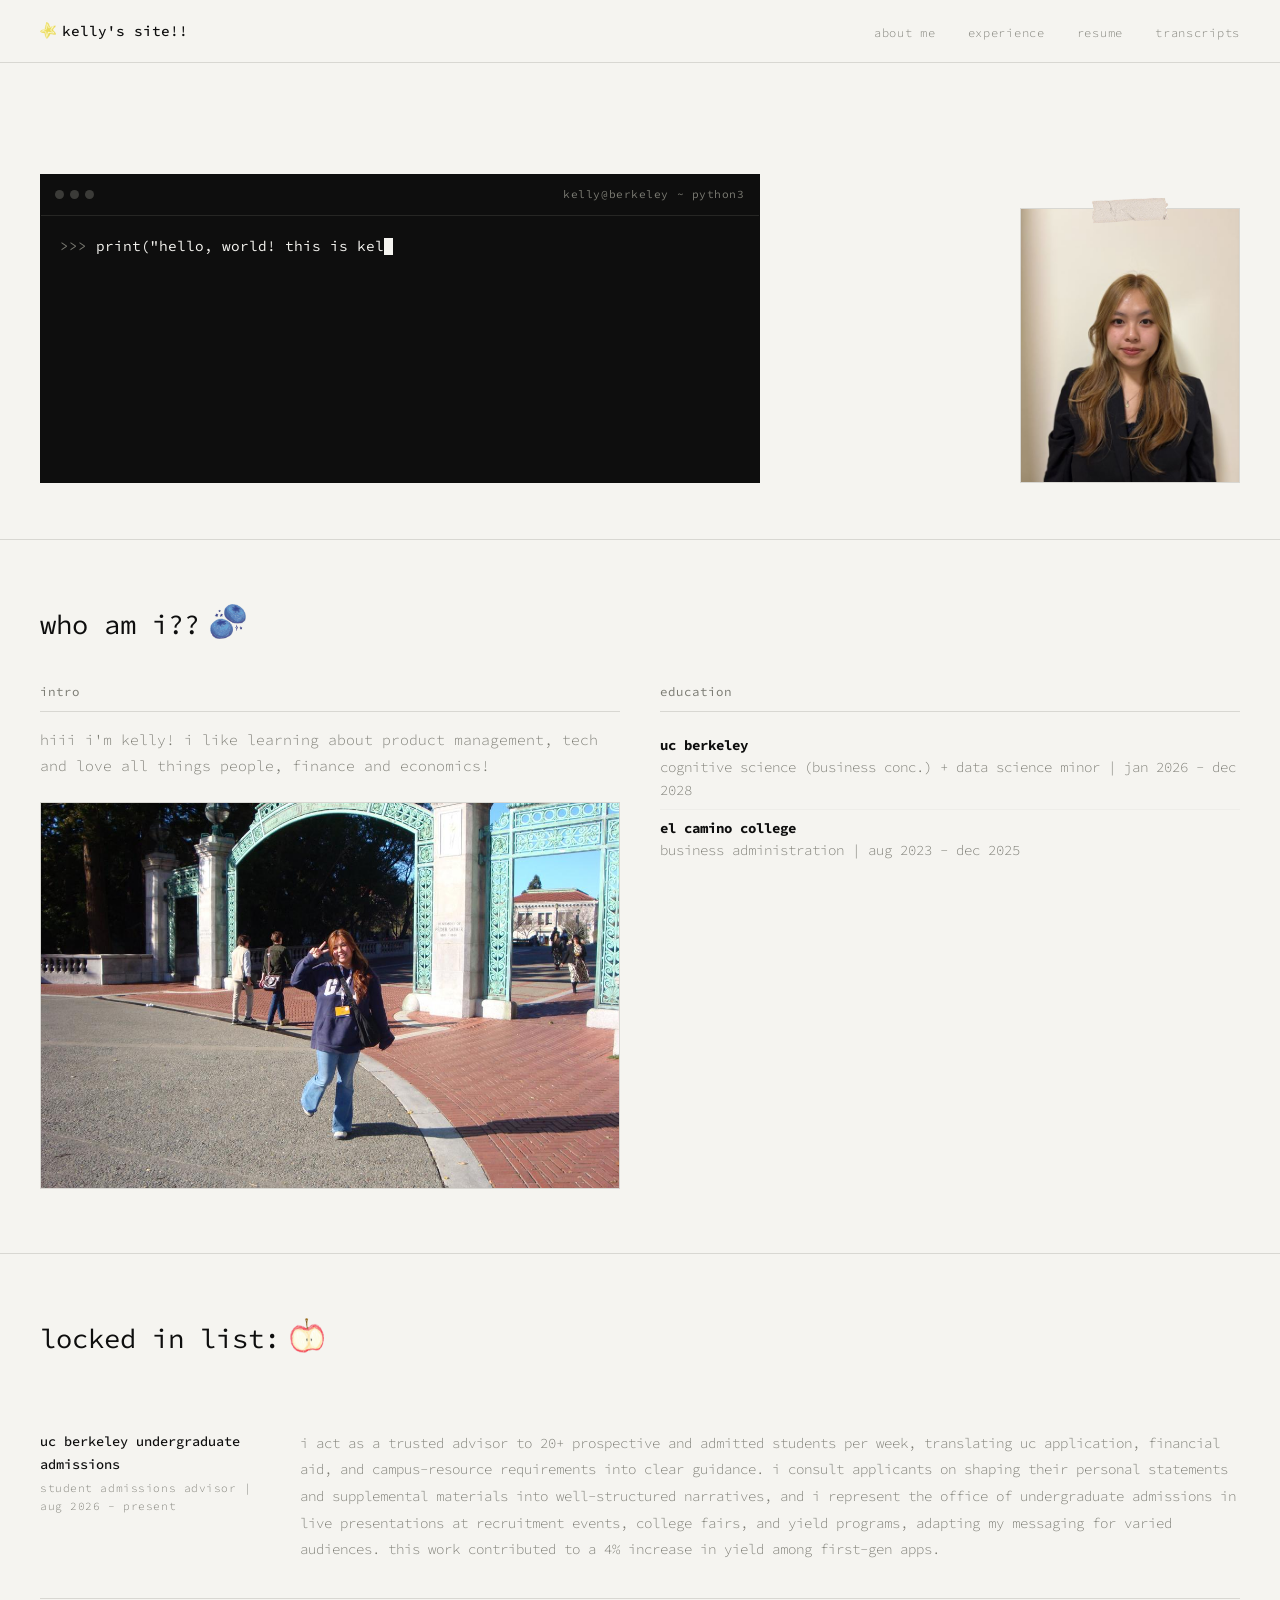
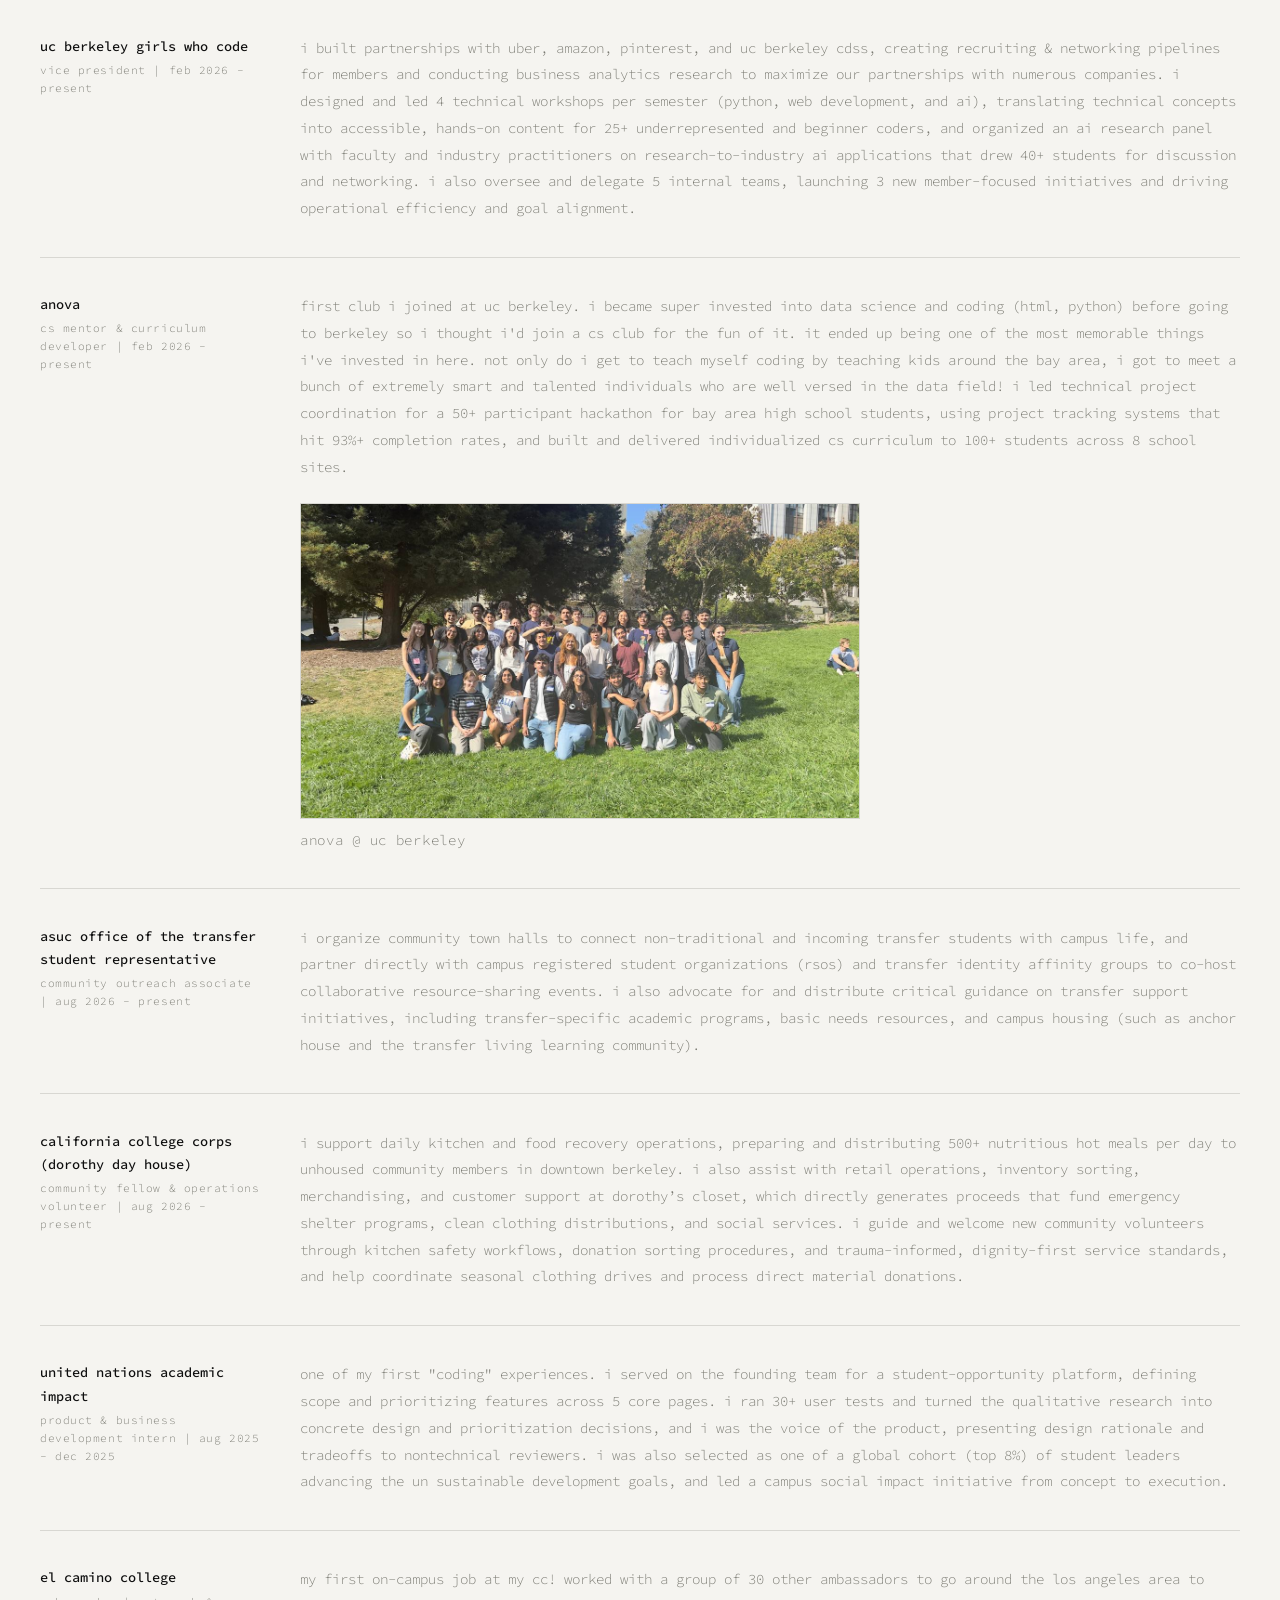
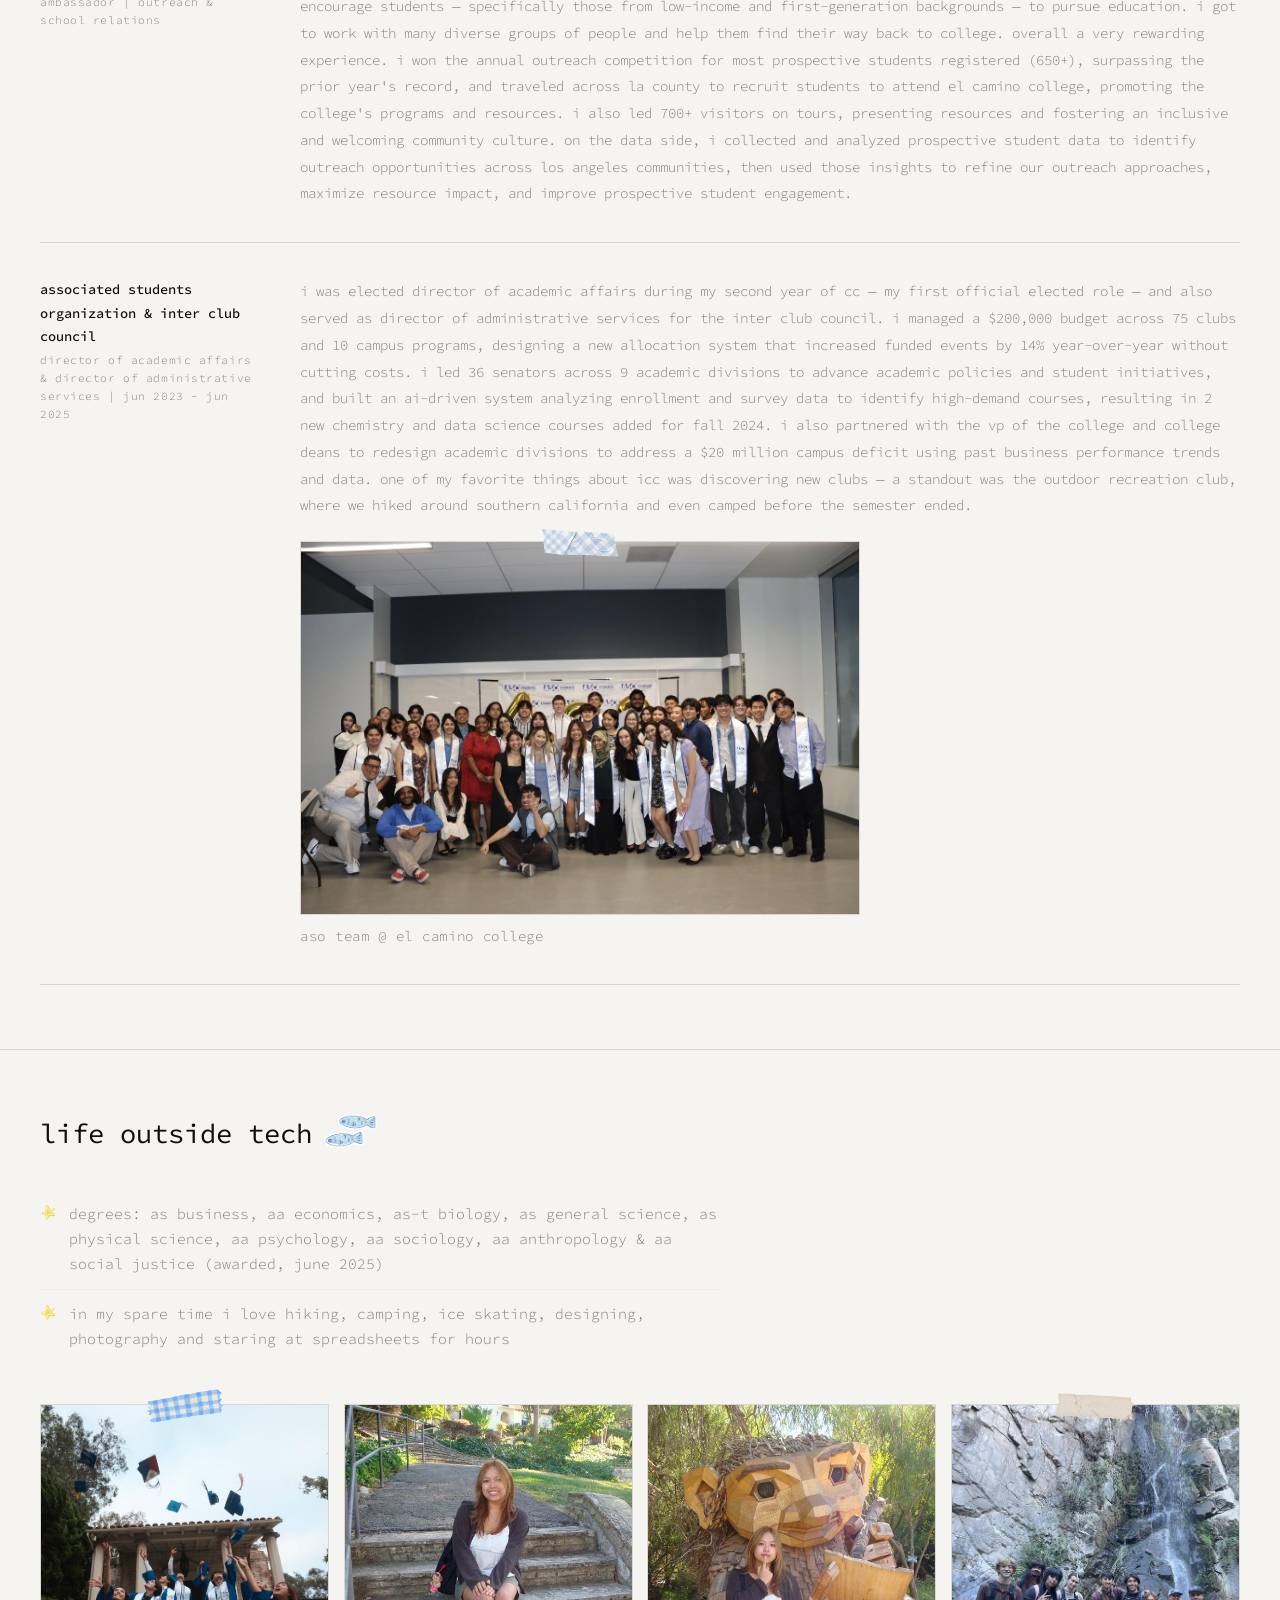
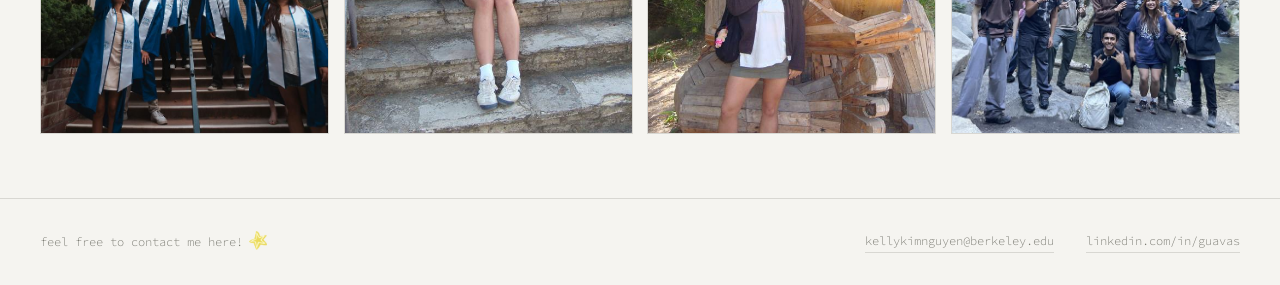
==== commit c8cfd278: "Rename index (10).html to index.html" ====
--- a/index.html
+++ b/index.html
@@ -341,6 +341,42 @@
       background: var(--s-star) center / contain no-repeat;
     }
     footer .st-star { width: 18px; height: 19px; margin-left: 0.4rem; vertical-align: -4px; }
+    .sr-only { position: absolute; width: 1px; height: 1px; padding: 0; margin: -1px; overflow: hidden; clip: rect(0,0,0,0); white-space: nowrap; border: 0; }
+    .terminal {
+      flex: 1 1 0;
+      min-width: 0;
+      max-width: 720px;
+      background: var(--black);
+      color: var(--white);
+      border: 1px solid var(--black);
+      font-size: clamp(0.74rem, 1.4vw, 0.9rem);
+      line-height: 1.75;
+      font-weight: 400;
+      text-align: left;
+    }
+    .term-bar {
+      display: flex;
+      align-items: center;
+      gap: 6px;
+      padding: 0.65rem 0.9rem;
+      border-bottom: 1px solid #262624;
+    }
+    .term-bar span { width: 9px; height: 9px; border-radius: 50%; background: #3b3b38; }
+    .term-bar em { margin-left: auto; font-style: normal; font-size: 0.7rem; letter-spacing: 0.05em; color: var(--mid); }
+    .term-body { padding: 1.1rem 1.2rem 1.3rem; }
+    .tl { white-space: pre-wrap; word-break: break-word; }
+    .tl.gap { height: 0.9em; }
+    .tl .pr { color: var(--mid); }
+    .tl.out { color: #a9c4e8; }
+    .cursor {
+      display: inline-block;
+      width: 0.6em; height: 1.15em;
+      background: var(--white);
+      vertical-align: text-bottom;
+      animation: blink 1.1s steps(1) infinite;
+    }
+    @keyframes blink { 50% { opacity: 0; } }
+    @media (prefers-reduced-motion: reduce) { .cursor { animation: none; } }
     @media (max-width: 768px) {
       nav { padding: 1rem 1.4rem; }
       .nav-links { display: none; }
@@ -353,6 +389,8 @@
       footer { padding: 1.8rem 1.4rem; flex-direction: column; align-items: flex-start; }
       .hero { flex-direction: column; align-items: flex-start; justify-content: flex-end; gap: 1.6rem; }
       .hero-photo-wrap { order: -1; width: 150px; }
+      .terminal { flex: none; align-self: stretch; max-width: none; }
+      .term-body { padding: 1rem 1rem 1.1rem; }
       .gallery { grid-template-columns: repeat(2, 1fr); gap: 0.7rem; margin-top: 2rem; }
     }
   </style>
@@ -399,9 +437,78 @@
   </div>
 
   <section class="hero" id="home">
-    <h1>print("hello, world! this is kelly's website!")</h1>
+    <h1 class="sr-only">hello, world! this is kelly's website!</h1>
+    <div class="terminal" role="img" aria-label="Terminal: print(&quot;hello, world! this is kelly's website!&quot;) outputs hello, world! this is kelly's website! kelly.focus is product management, data science, human resources and people, finance and econ. kelly.now is cogsci and data science at uc berkeley.">
+      <div class="term-bar" aria-hidden="true"><span></span><span></span><span></span><em>kelly@berkeley ~ python3</em></div>
+      <div class="term-body" id="termBody" aria-hidden="true">
+<div class="tl cmd"><span class="pr">&gt;&gt;&gt; </span><span class="tx">print("hello, world! this is kelly's website!")</span></div>
+<div class="tl out">hello, world! this is kelly's website!</div>
+<div class="tl gap"></div>
+<div class="tl cmd"><span class="pr">&gt;&gt;&gt; </span><span class="tx">kelly.focus</span></div>
+<div class="tl out">['product management', 'data science', 'human resources &amp; people', 'finance &amp; econ']</div>
+<div class="tl gap"></div>
+<div class="tl cmd"><span class="pr">&gt;&gt;&gt; </span><span class="tx">kelly.now</span></div>
+<div class="tl out">'cogsci + data science @ uc berkeley'</div>
+<div class="tl cmd"><span class="pr">&gt;&gt;&gt; </span><span class="tx"><span class="cursor"></span></span></div>
+      </div>
+    </div>
     <div class="taped t-beige hero-photo-wrap"><img class="hero-photo" src="[data-uri]" alt="kelly smiling in a black blazer" /></div>
   </section>
+
+
+  <script>
+    (function () {
+      var body = document.getElementById('termBody');
+      if (!body) return;
+      if (window.matchMedia && window.matchMedia('(prefers-reduced-motion: reduce)').matches) return;
+      var lines = Array.prototype.slice.call(body.children);
+      var cursor = body.querySelector('.cursor');
+      lines.forEach(function (l) {
+        l.style.visibility = 'hidden';
+        var tx = l.querySelector('.tx');
+        if (tx) {
+          var t = tx.textContent;
+          tx.textContent = '';
+          for (var i = 0; i < t.length; i++) {
+            var c = document.createElement('span');
+            c.textContent = t.charAt(i);
+            c.style.visibility = 'hidden';
+            tx.appendChild(c);
+          }
+        }
+      });
+      function showAll() {
+        lines.forEach(function (l) {
+          l.style.visibility = 'visible';
+          Array.prototype.forEach.call(l.querySelectorAll('.tx > span'), function (c) { c.style.visibility = 'visible'; });
+        });
+        var last = lines[lines.length - 1].querySelector('.tx');
+        if (last && cursor) last.appendChild(cursor);
+      }
+      function sleep(ms) { return new Promise(function (r) { setTimeout(r, ms); }); }
+      (async function () {
+        await sleep(500);
+        for (var i = 0; i < lines.length; i++) {
+          var l = lines[i];
+          l.style.visibility = 'visible';
+          if (l.classList.contains('cmd')) {
+            var tx = l.querySelector('.tx');
+            var chars = tx.children;
+            if (cursor) tx.insertBefore(cursor, tx.firstChild);
+            for (var j = 0; j < chars.length; j++) {
+              if (chars[j] === cursor) continue;
+              chars[j].style.visibility = 'visible';
+              if (cursor) tx.insertBefore(cursor, chars[j].nextSibling);
+              await sleep(30 + Math.random() * 45);
+            }
+            if (i < lines.length - 1) await sleep(450);
+          } else if (l.classList.contains('out')) {
+            await sleep(700);
+          }
+        }
+      })().catch(showAll);
+    })();
+  </script>
 
   <section id="about">
     <h2 class="section-title fade-in">who am i??<span class="sticker st-berry" aria-hidden="true"></span></h2>
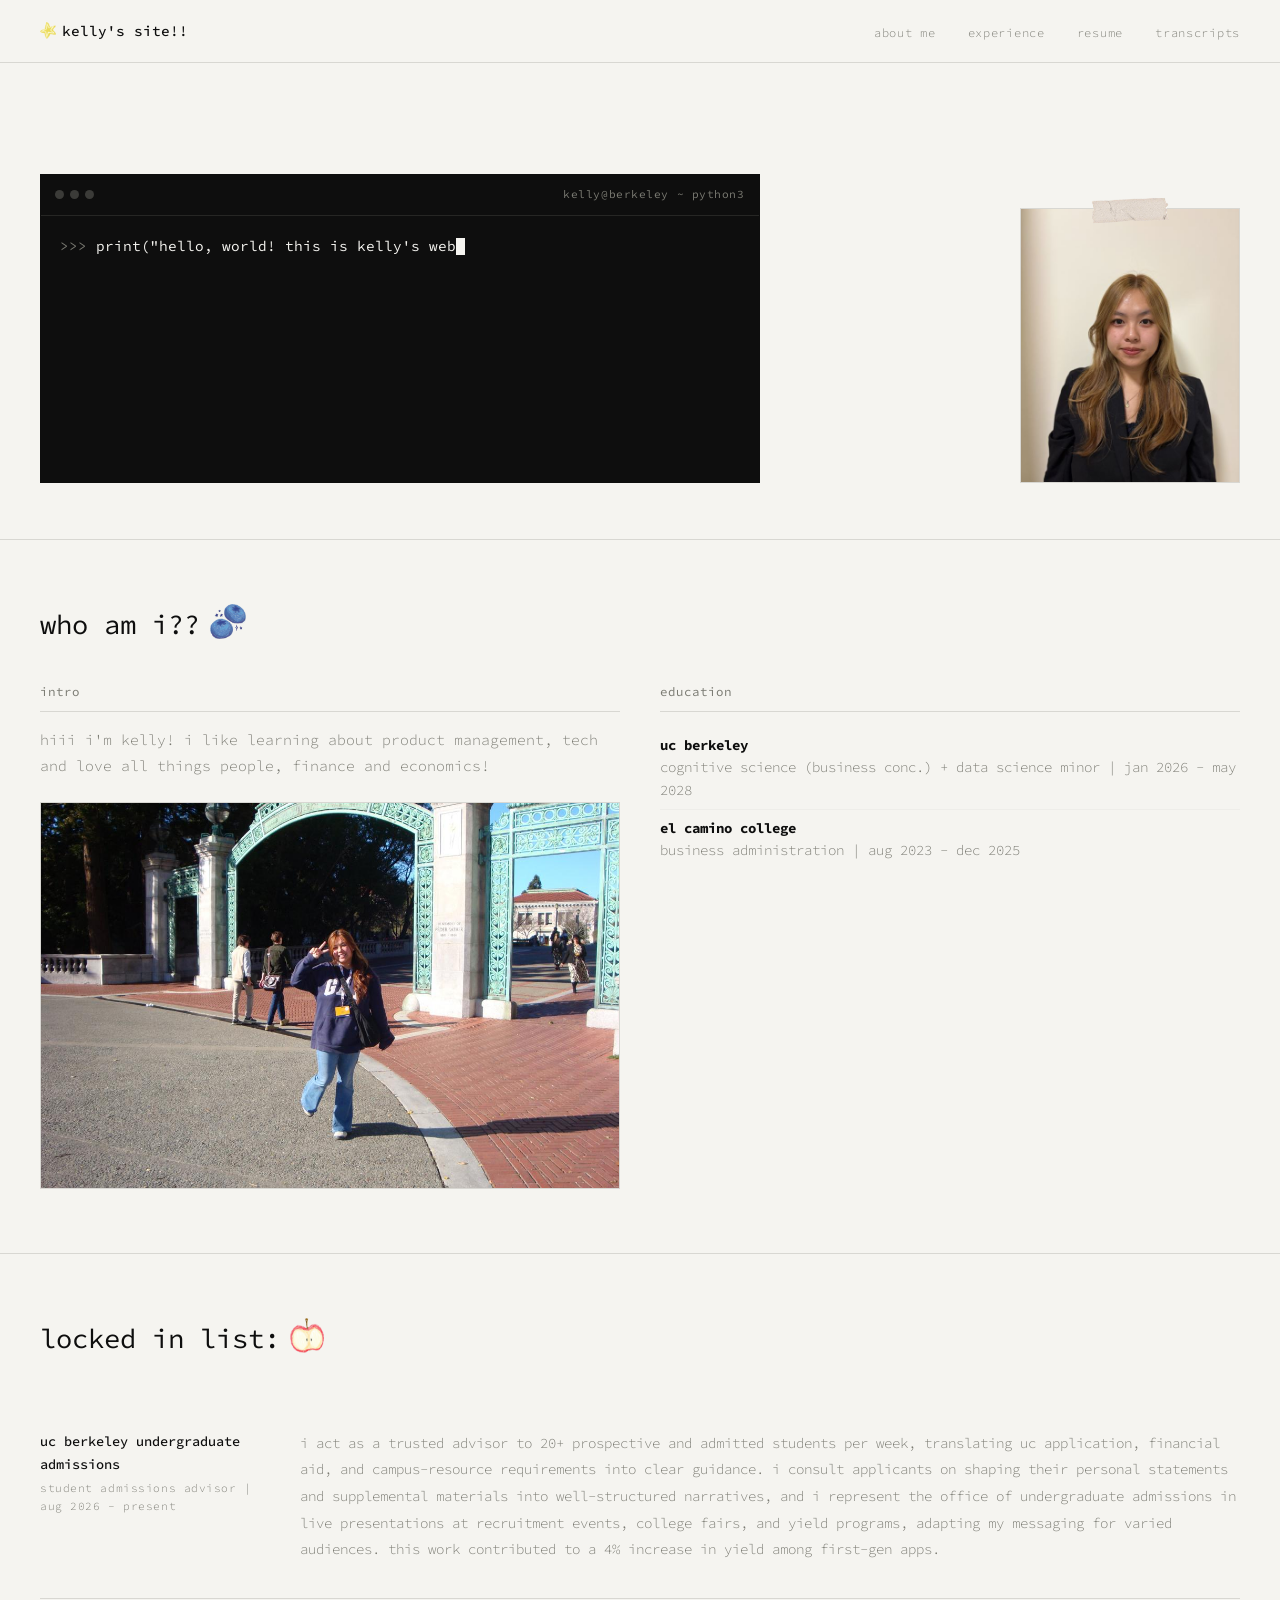
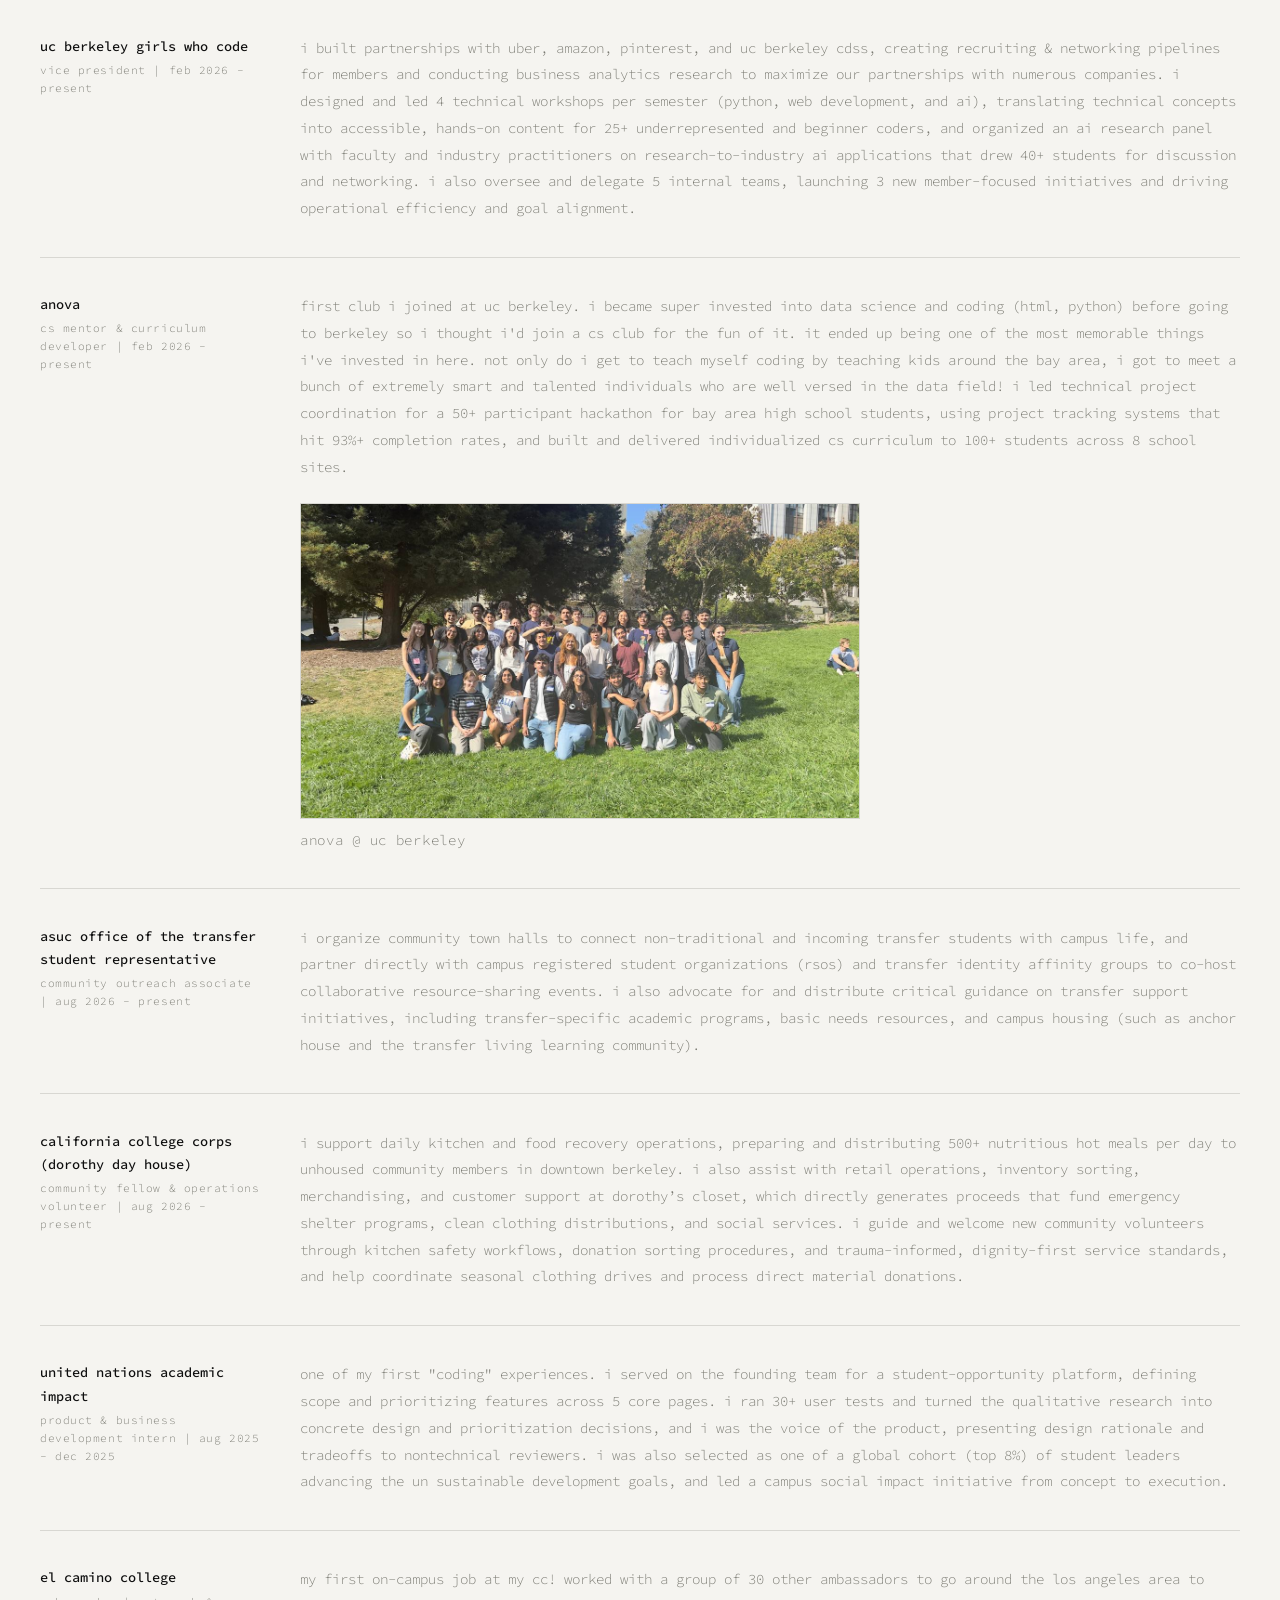
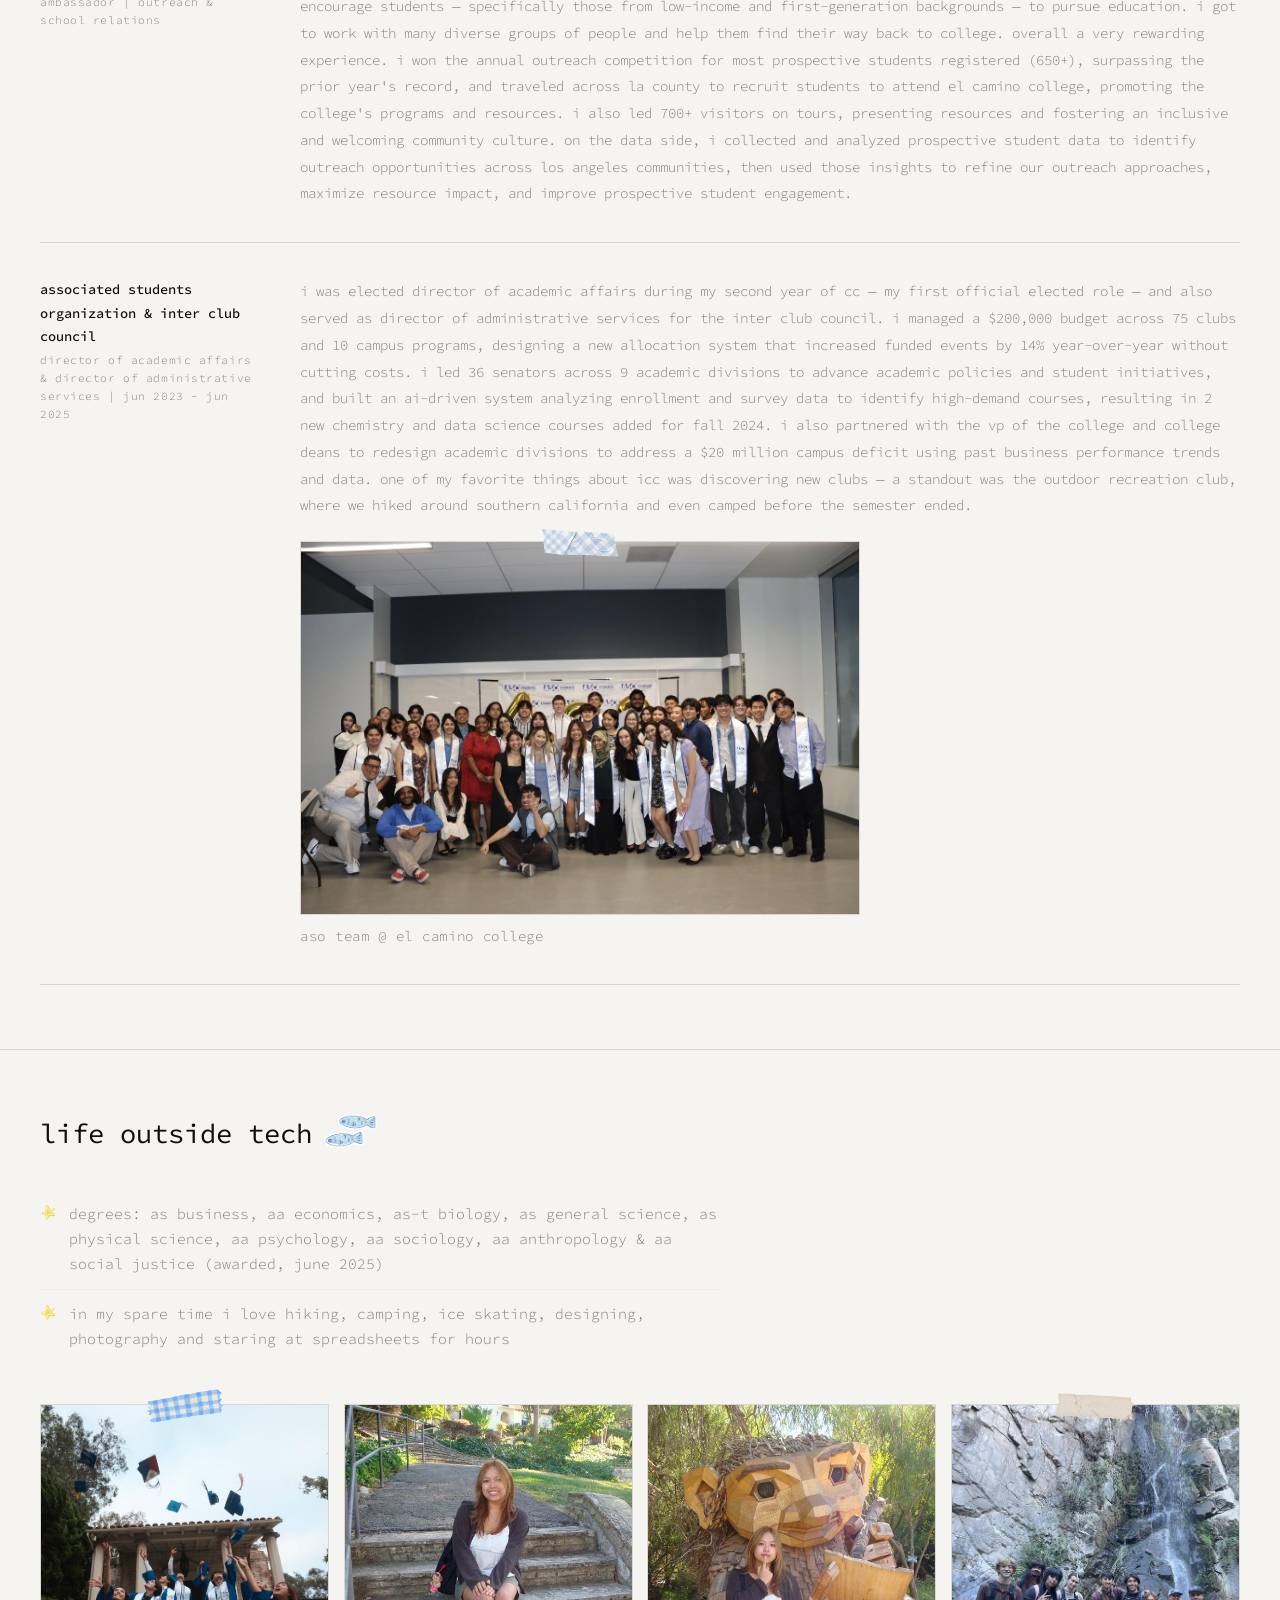
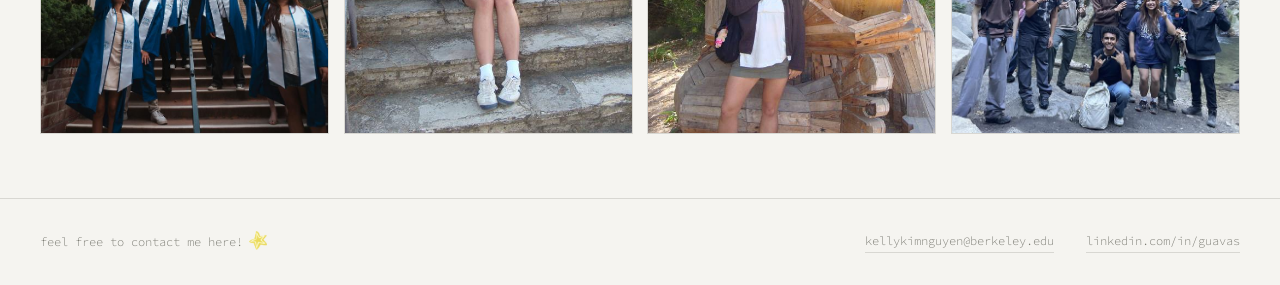
==== commit fd3aea67: "Update index.html" ====
--- a/index.html
+++ b/index.html
@@ -521,7 +521,7 @@
       <div class="about-card fade-in" id="education">
         <h3>education</h3>
         <ul>
-          <li><strong style="color:var(--black)">uc berkeley</strong><br>cognitive science (business conc.) + data science minor | jan 2026 - dec 2028</li>
+          <li><strong style="color:var(--black)">uc berkeley</strong><br>cognitive science (business conc.) + data science minor | jan 2026 - may 2028</li>
           <li><strong style="color:var(--black)">el camino college</strong><br>business administration | aug 2023 - dec 2025</li>
         </ul>
       </div>
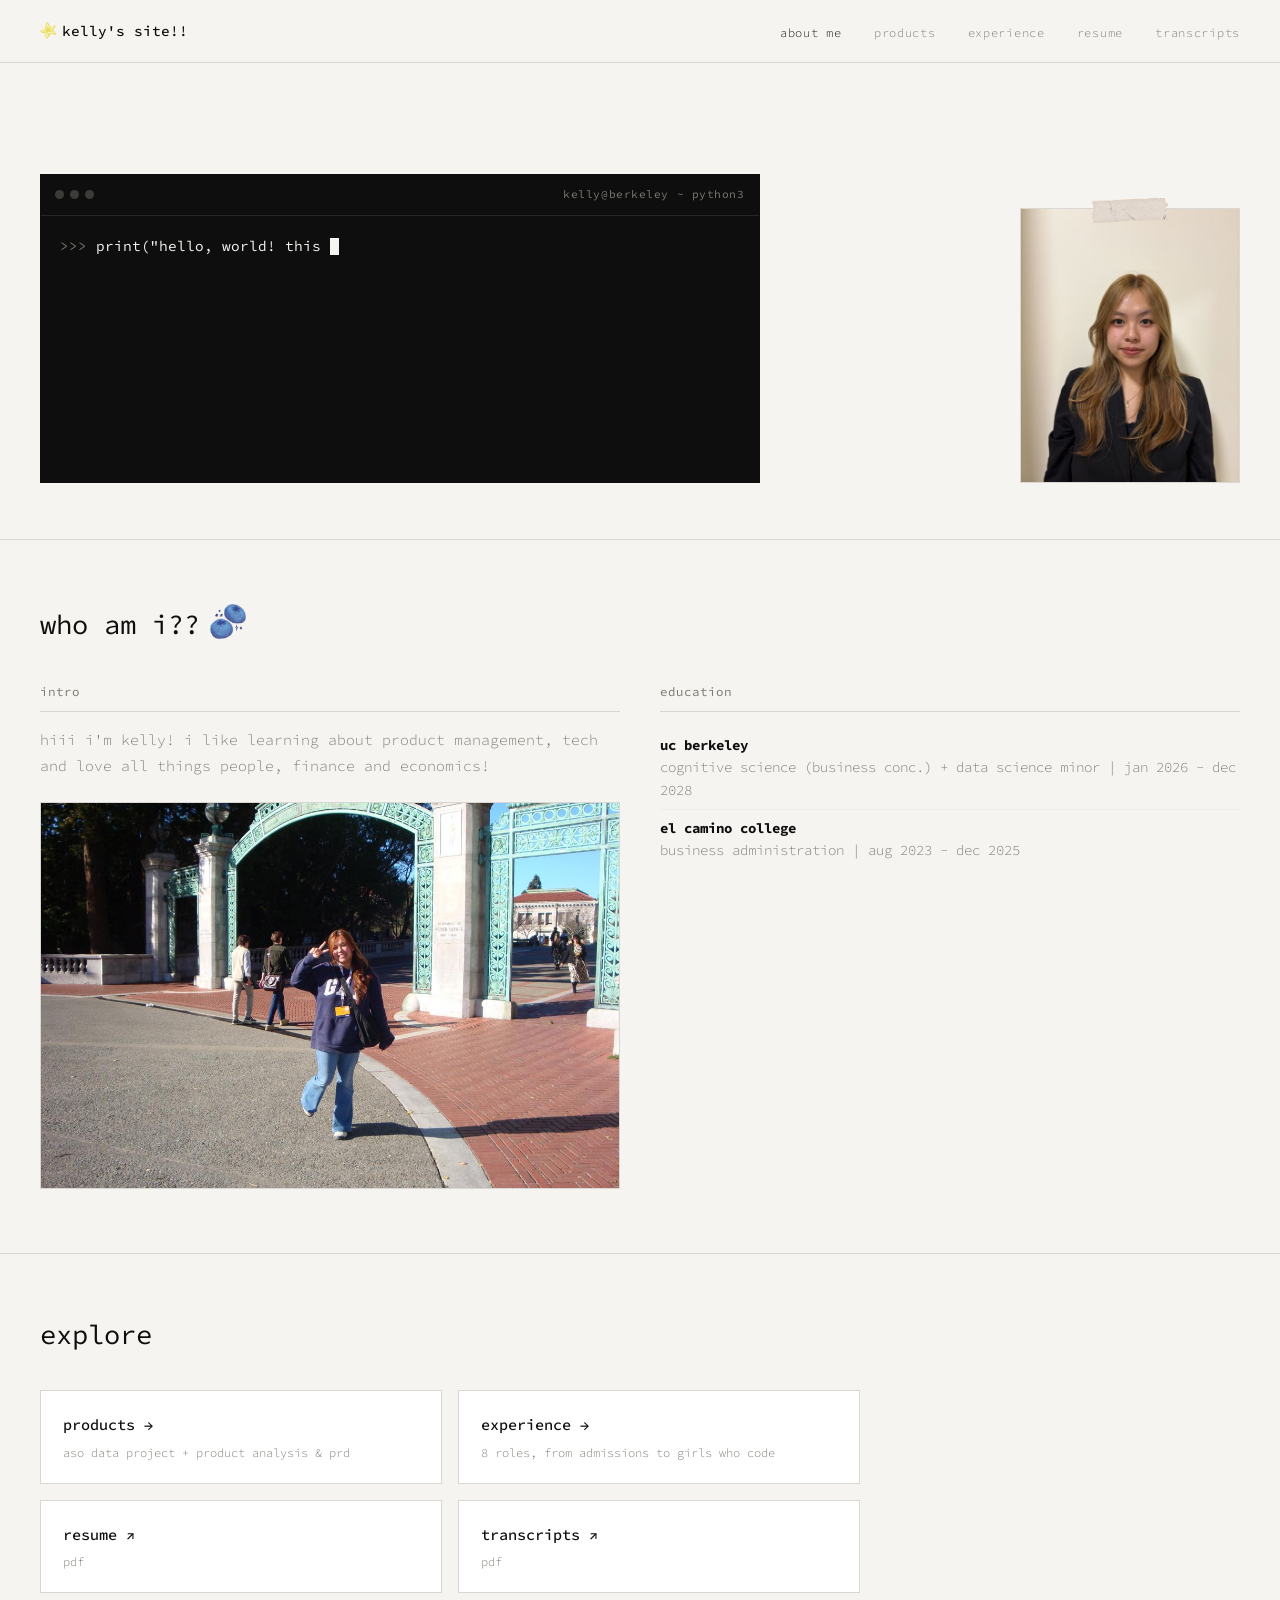
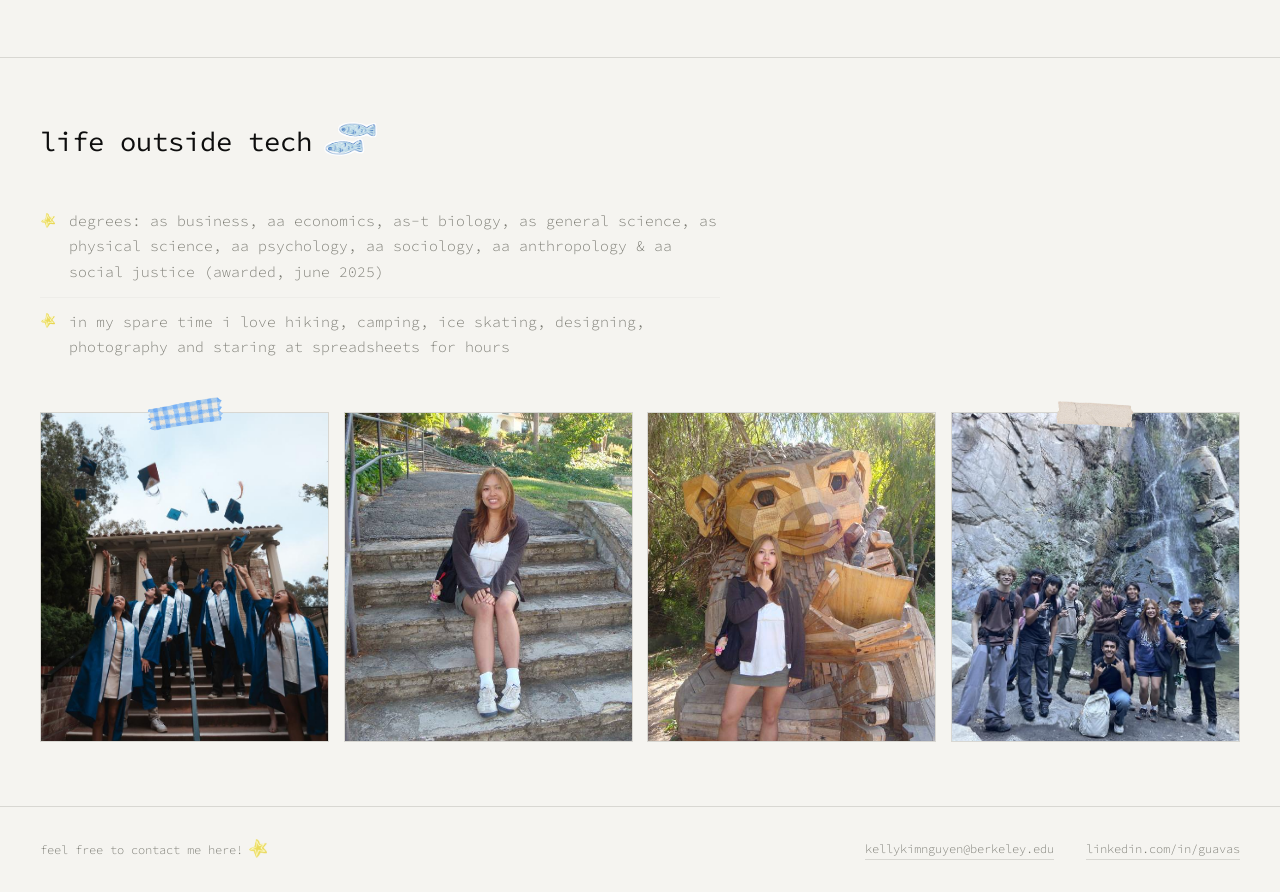
==== commit eb6d561b: "Add files via upload" ====
--- a/index.html
+++ b/index.html
@@ -5,419 +5,38 @@
   <meta name="viewport" content="width=device-width, initial-scale=1.0"/>
   <title>kelly's site!!</title>
   <link href="https://fonts.googleapis.com/css2?family=Source+Code+Pro:wght@300;400;500&display=swap" rel="stylesheet"/>
-  <style>
-    *, *::before, *::after { box-sizing: border-box; margin: 0; padding: 0; }
-    :root {
-      --black: #0e0e0e;
-      --white: #f5f4f0;
-      --mid: #7a7a72;
-      --border: #d8d7d2;
-      --mono: 'Source Code Pro', monospace;
-    }
-:root {
-      --s-star: url([data-uri]);
-      --s-berry: url([data-uri]);
-      --s-apple: url([data-uri]);
-      --s-fish: url([data-uri]